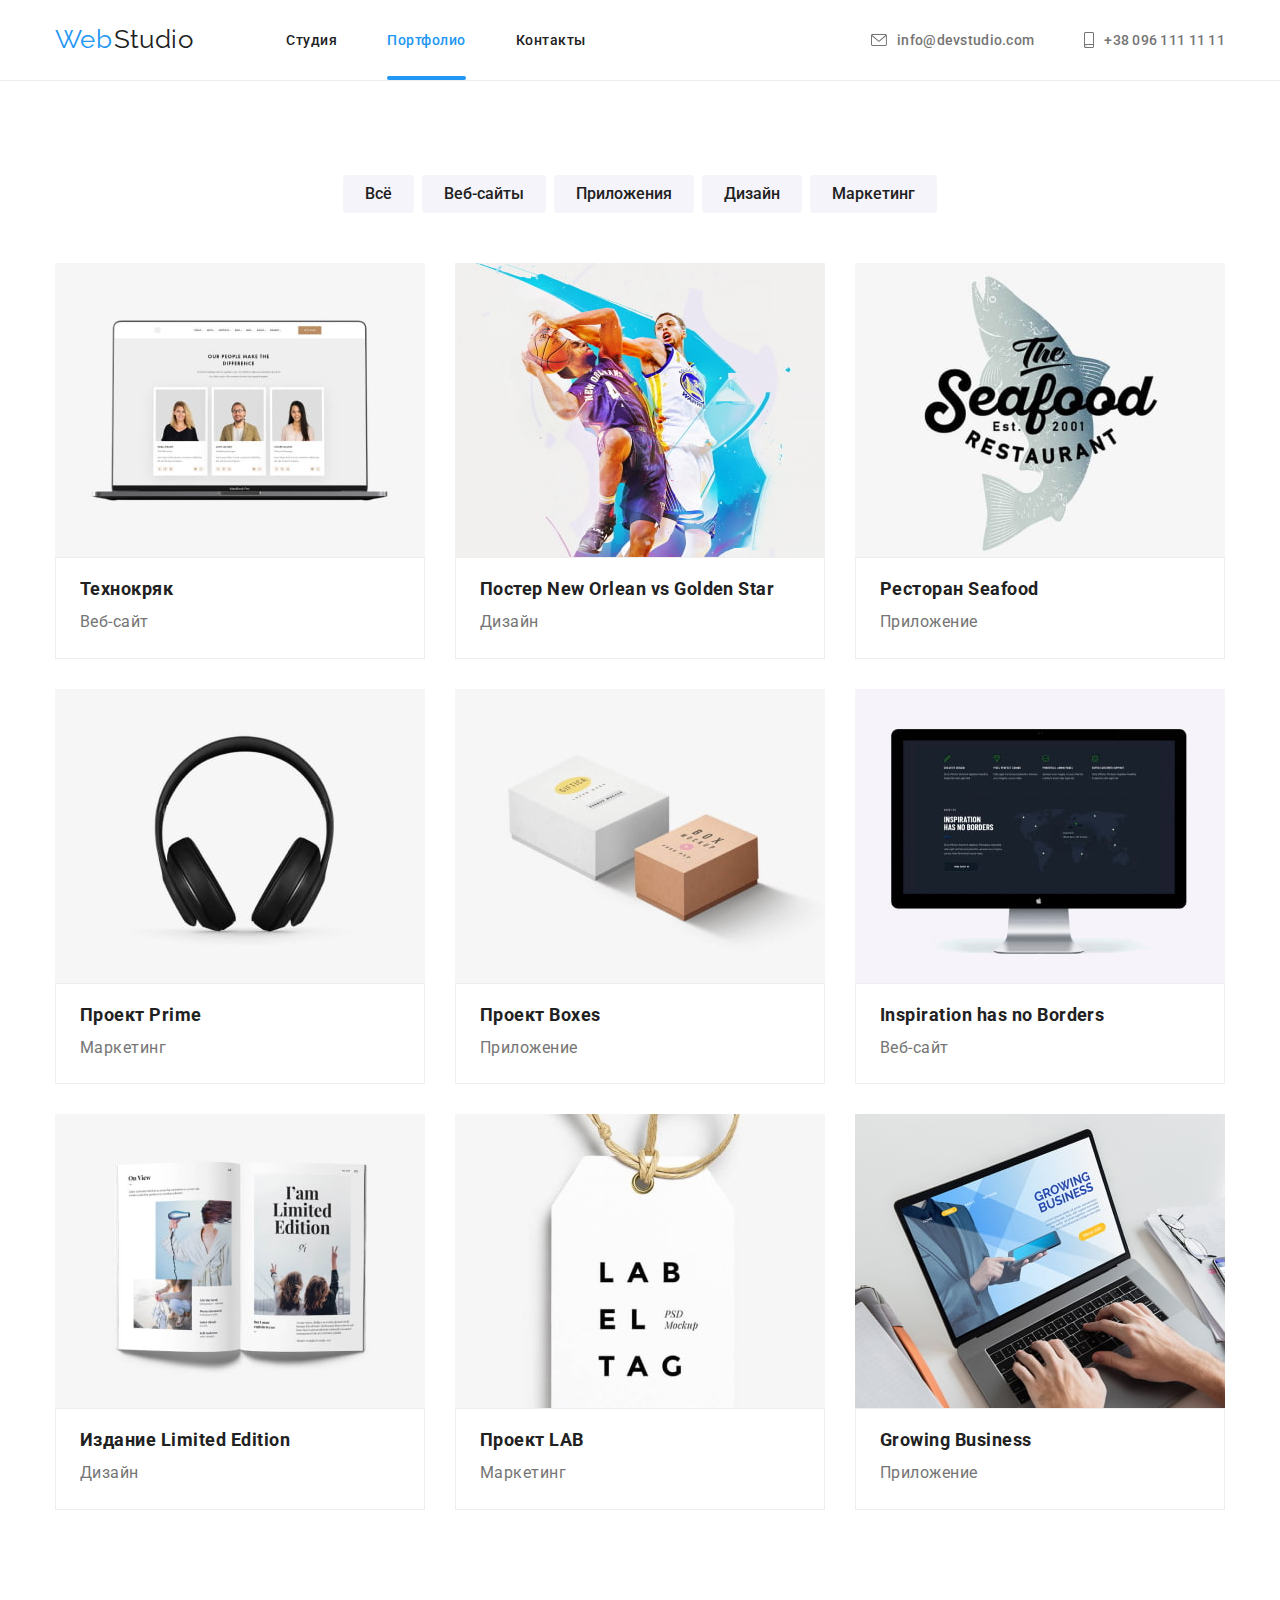
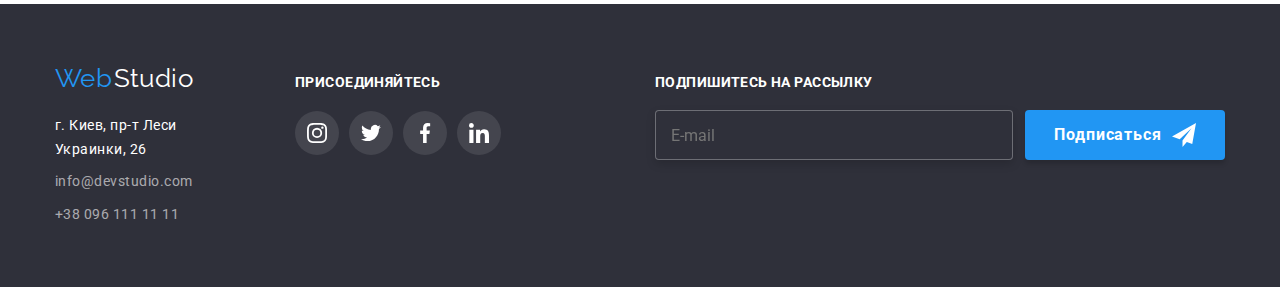
==== portfolio.html @ 4e2209fc "initial" ====
<!DOCTYPE html>
<html lang="ru">
  <head>
    <meta charset="UTF-8" />
    <meta http-equiv="X-UA-Compatible" content="IE=edge" />
    <meta name="viewport" content="width=device-width, initial-scale=1.0" />
    <title>WebStudio</title>
    <link rel="preconnect" href="https://fonts.gstatic.com" />
    <link
      href="https://fonts.googleapis.com/css2?family=Raleway:wght@700&family=Roboto:wght@400;500;700;900&display=swap"
      rel="stylesheet"
    />
    <link
      rel="stylesheet"
      href="https://cdnjs.cloudflare.com/ajax/libs/modern-normalize/1.0.0/modern-normalize.min.css"
    />
    <link rel="stylesheet" href="./css/styles.css" />
  </head>
  <body>
    <header class="page-header line">
      <div class="container">
        <!-- navigation -->
        <nav class="main-nav">
          <a href="index.html" class="main-logo">
            <span class="logo-item">
              Web
            </span>
            Studio
          </a>
          <ul class="nav-list">
            <li class="list-item">
              <a class="nav-link" href="./index.html">Студия</a>
            </li>
            <li class="list-item">
              <a class="nav-link active" href="./portfolio.html">Портфолио</a>
            </li>
            <li class="list-item">
              <a class="nav-link">Контакты</a>
            </li>
          </ul>
        </nav>
        <ul class="contacts-list">
          <li class="item">
            <a class="contact-link" href="mailto:info@devstudio.com">
              <svg class="mail-icon">
                <use href="./images/sprite.svg#envelope"></use>
              </svg>
              info@devstudio.com
            </a>
          </li>
          <li class="item">
            <a class="contact-link" href="tel:+380961111111">
              <svg class="tel-icon">
                <use href="./images/sprite.svg#smartphone"></use>
              </svg>
              +38 096 111 11 11
            </a>
          </li>
        </ul>
      </div>
    </header>
    <main>
      <!-- main content -->
      <section class="products">
        <div class="container">
          <!-- <h1 class="title-hide">Портфолио</h1>
          <h2 class="title-hide">Фильтры поиска</h2> -->
          <!-- filter buttons -->
          <ul class="filters">
            <li class="item">
              <button type="button" class="filter-button">Всё</button>
            </li>
            <li class="item">
              <button type="button" class="filter-button">Веб-сайты</button>
            </li>
            <li class="item">
              <button type="button" class="filter-button">Приложения</button>
            </li>
            <li class="item">
              <button type="button" class="filter-button">Дизайн</button>
            </li>
            <li class="item">
              <button type="button" class="filter-button">Маркетинг</button>
            </li>
          </ul>
          <!-- products list -->
          <!-- <h2 class="title-hide">Примеры работ</h2> -->
          <ul class="product-list">
            <li class="product-item">
            <article class="product-article">
              <a class="product-link" href="">
                <div class="product-thumb">
                  <img
                  class="card-image"
                  src="./images-portfolio/img01.jpg"
                  alt="Технокряк"
                  width="370"
                  />
                  <div class="product-overlay">
                    <p class="overlay-text">
                      Технокряк это современная площадка распространения коронавируса. 
                      Компании используют эту платформу для цифрового шпионажа и атак
                      на защищённые сервера конкурентов.
                    </p>
                  </div>
                </div>
                </a>
                <div class="product-card">
                  <h3 class="product-title">Технокряк</h3>
                  <p class="product-category">Веб-сайт</p>
                </div>
            </article>
            </li>
            <li class="product-item">
              <article class="product-article">
                <div class="product-thumb">
                  <img
                  class="card-image"
                  src="./images-portfolio/img02.jpg"
                  alt="Технокряк"
                  width="370"
                  />
                  <div class="product-overlay">
                    <p class="overlay-text">
                      Технокряк это современная площадка распространения коронавируса. 
                      Компании используют эту платформу для цифрового шпионажа и атак
                      на защищённые сервера конкурентов.
                    </p>
                  </div>
                </div>
                </a>
                <div class="product-card">
                  <h3 class="product-title">Постер New Orlean vs Golden Star</h3>
                  <p class="product-category">Дизайн</p>
                </div>
              </li>
              </article>
            <li class="product-item">
              <article class="product-article">
                <div class="product-thumb">
                  <img
                  class="card-image"
                  src="./images-portfolio/img03.jpg"
                  alt="Технокряк"
                  width="370"
                  />
                  <div class="product-overlay">
                    <p class="overlay-text">
                      Технокряк это современная площадка распространения коронавируса. 
                      Компании используют эту платформу для цифрового шпионажа и атак
                      на защищённые сервера конкурентов.
                    </p>
                  </div>
                </div>
                </a>
                <div class="product-card">
                  <h3 class="product-title">Ресторан Seafood</h3>
                  <p class="product-category">Приложение</p>
                </div>
              </article>
            </li>
            <li class="product-item">
            <article class="product-article">
              <div class="product-thumb">
                <img
                class="card-image"
                src="./images-portfolio/img04.jpg"
                alt="Технокряк"
                width="370"
                />
                <div class="product-overlay">
                  <p class="overlay-text">
                    Технокряк это современная площадка распространения коронавируса. 
                    Компании используют эту платформу для цифрового шпионажа и атак
                    на защищённые сервера конкурентов.
                  </p>
                </div>
              </div>
              </a>
              <div class="product-card">
                <h3 class="product-title">Проект Prime</h3>
                <p class="product-category">Маркетинг</p>
              </div>
            </article>
            </li>
            <li class="product-item">
              <article class="product-article">
                <div class="product-thumb">
                  <img
                  class="card-image"
                  src="./images-portfolio/img05.jpg"
                  alt="Технокряк"
                  width="370"
                  />
                  <div class="product-overlay">
                    <p class="overlay-text">
                      Технокряк это современная площадка распространения коронавируса. 
                      Компании используют эту платформу для цифрового шпионажа и атак
                      на защищённые сервера конкурентов.
                    </p>
                  </div>
                </div>
                </a>
                <div class="product-card">
                  <h3 class="product-title">Проект Boxes</h3>
                  <p class="product-category">Приложение</p>
                </div>
              </article>
            </li>
            <li class="product-item">
              <article class="product-article">
                <div class="product-thumb">
                  <img
                  class="card-image"
                  src="./images-portfolio/img06.jpg"
                  alt="Технокряк"
                  width="370"
                  />
                  <div class="product-overlay">
                    <p class="overlay-text">
                      Технокряк это современная площадка распространения коронавируса. 
                      Компании используют эту платформу для цифрового шпионажа и атак
                      на защищённые сервера конкурентов.
                    </p>
                  </div>
                </div>
                </a>
                <div class="product-card">
                  <h3 class="product-title">Inspiration has no Borders</h3>
                  <p class="product-category">Веб-сайт</p>
                </div>
              </article>
            </li>
            <li class="product-item">
            <article class="product-article">
              <div class="product-thumb">
                <img
                class="card-image"
                src="./images-portfolio/img07.jpg"
                alt="Технокряк"
                width="370"
                />
                <div class="product-overlay">
                  <p class="overlay-text">
                    Технокряк это современная площадка распространения коронавируса. 
                    Компании используют эту платформу для цифрового шпионажа и атак
                    на защищённые сервера конкурентов.
                  </p>
                </div>
              </div>
              </a>
              <div class="product-card">
                <h3 class="product-title">Издание Limited Edition</h3>
                <p class="product-category">Дизайн</p>
              </div>
            </article>
            </li>
            <li class="product-item">
            <article class="product-article">
              <div class="product-thumb">
                <img
                class="card-image"
                src="./images-portfolio/img08.jpg"
                alt="Технокряк"
                width="370"
                />
                <div class="product-overlay">
                  <p class="overlay-text">
                    Технокряк это современная площадка распространения коронавируса. 
                    Компании используют эту платформу для цифрового шпионажа и атак
                    на защищённые сервера конкурентов.
                  </p>
                </div>
              </div>
              </a>
              <div class="product-card">
                <h3 class="product-title">Проект LAB</h3>
                <p class="product-category">Маркетинг</p>
              </div>
            </article>
            </li>
            <li class="product-item">
              <article class="product-article">
                <div class="product-thumb">
                  <img
                  class="card-image"
                  src="./images-portfolio/img09.jpg"
                  alt="Технокряк"
                  width="370"
                  />
                  <div class="product-overlay">
                    <p class="overlay-text">
                      Технокряк это современная площадка распространения коронавируса. 
                      Компании используют эту платформу для цифрового шпионажа и атак
                      на защищённые сервера конкурентов.
                    </p>
                  </div>
                </div>
                </a>
                <div class="product-card">
                  <h3 class="product-title">Growing Business</h3>
                  <p class="product-category">Приложение</p>
                </div>
              </article>
            </li>
          </ul>
        </div>
      </section>
    </main>
    <footer class="footer">
      <div class="footer-container">
        <div class="logo-adress">
          <a href="index.html" class="main-logo">
            <p class="logo-stylization">
              <span class="logo-item">
                Web
              </span>
              Studio
            </p>
          </a>
          <address>
            <div>
              <ul class="address-list">
                <li class="item">
                  <a href="">г. Киев, пр-т Леси Украинки, 26</a>
                </li>
                <li class="item">
                  <a class="address-item" href="mailto:info@devstudio.com">
                    info@devstudio.com
                  </a>
                </li>
                <li class="item">
                  <a class="address-item" href="tel:+380961111111">
                    +38 096 111 11 11
                  </a>
                </li>
              </ul>
            </div>
        </div>
          <div class="social-container">
            <p class="social-title">Присоединяйтесь</p>
            <ul class="social-list">
              <li class="social-item">
                <a href="" class="social-link">
                  <svg class="social-icon">
                    <use href="./images/sprite.svg#instagram"></use>
                  </svg>
                </a>
              </li>
              <li class="social-item">
                <a href="" class="social-link">
                  <svg class="social-icon">
                    <use href="./images/sprite.svg#twitter"></use>
                  </svg>
                </a>
              </li>
              <li class="social-item">
                <a href="" class="social-link">
                  <svg class="social-icon">
                    <use href="./images/sprite.svg#facebook"></use>
                  </svg>
                </a>
              </li>
              <li class="social-item">
                <a href="" class="social-link">
                  <svg class="social-icon">
                    <use href="./images/sprite.svg#linkedin"></use>
                  </svg>
                </a>
              </li>
            </ul>
          </div>
        </address>
        <div class="subscribe-container">
          <p class="subscribe-text">Подпишитесь на рассылку</p>
          <form class="subscribe-form" name="subscribe-form" autocomplete="on">
            <label class="subscribe-label">
              <input class="subscribe-input" type="email" name="email" placeholder="E-mail">
            </label>
            <button class="subscribe-button" type="submit">
            <span 
            class="subscribe-button_text">Подписаться
            </span>
            <svg class="subscribe-button_icon" width="24px" height="24px">
              <use href="./images/sprite.svg#subscribe-icon"></use>
            </svg>
            </button>
          </form>
        </div>
      </div>
    </footer>
  </body>
</html>
---- css/styles.css ----
/*
текст заголовков - Roboto 700
текст ссылок - Roboto 500
обычный текст - Roboto 400
*/

/* title styles */

/* .title-one {
  font-weight: 700;
  font-size: 16px;
  color: var(--font-color);
  line-height: 1.17;
} */

/* variables */

:root {
  /* colors */
  --accent-color: #2196f3;
  --white-color: #ffffff;
  --font-color: #212121;
  --alt-font-color: #757575;
  --background-color: #2f303a;
  --secondary-bg-color: #f5f4fa;
  /* fonts */
  --main-font: 'Roboto', sans-serif;
  --accent-font: 'Raleway', sans-serif;
  /*timing-function*/
  --timing-function: cubic-bezier(0.4, 0, 0.2, 1);
}

/* universal */

html {
  box-sizing: border-box;
}

*,
*::before,
*::after {
  box-sizing: inherit;
}

body {
  font-family: var(--main-font);
  color: var(--alt-font-color);
  letter-spacing: 0.03em;
}

h1,
h2,
h3,
h4,
h5,
h6,
ul,
p {
  margin-top: 0px;
  margin-bottom: 0px;
}

ul {
  list-style: none;
  padding-left: 0;
  padding-right: 0;
}

a {
  color: inherit;
  text-decoration: none;
}

.container {
  width: 1200px;
  padding-left: 15px;
  padding-right: 15px;
  margin: 0 auto;
}

/* header */

.page-header {
  background: var(--white-color);
  /* border-bottom: 1px solid #ececec; */
}

.page-header .container {
  display: flex;
}

.line {
  border-bottom: 1px solid #ececec;
}

.header .container {
  width: 1200px;
}

.main-logo {
  font-family: var(--accent-font);
  font-size: 26px;
  /* font-weight: 700px; */
  color: var(--font-color);
  word-spacing: -0.4ch;
}

.logo-item {
  color: var(--accent-color);
}

/* navigation */

.main-nav {
  display: flex;
  align-items: center;
  min-height: 80px;
}

.nav-list {
  display: flex;
  margin-left: 93px;
}

.list-item {
  color: var(--font-color);
  font-weight: 500;
  font-size: 14px;
  line-height: 1.17;
}
.nav-list .list-item {
}

.list {
  margin: 0px;
  padding: 0px;
}

.nav-link {
  padding-top: 32px;
  padding-bottom: 32px;
  cursor: pointer;

  transition: color 250ms var(--timing-function);
}

.nav-list .list-item + .list-item {
  margin-left: 50px;
}

.contacts-list {
  display: flex;
  margin-left: auto;
}

.contacts-list .item + .item {
  margin-left: 50px;
}

.nav-list .nav-link:hover,
.nav-list .nav-link:focus {
  color: var(--accent-color);
}

.contacts-list {
  display: flex;
  justify-content: center;
  align-items: center;

  font-weight: 500;
  font-size: 14px;
  line-height: 1.17;
  letter-spacing: 0.02em;
}

.contacts-list a:hover,
.contacts-list a:focus {
  color: var(--accent-color);
}

.contact-link {
  display: flex;
  align-items: center;
  padding-top: 32px;
  padding-bottom: 32px;

  transition: color 250ms var(--timing-function);
}

.active {
  position: relative;

  color: var(--accent-color);
}

.active::after {
  position: absolute;
  bottom: 0;
  left: 0;

  content: '';
  display: inline-block;
  width: 100%;
  height: 4px;
  border-radius: 2px;
  background-color: var(--accent-color);
}

.mail-icon {
  display: inline-flex;
  width: 16px;
  height: 12px;
  margin-right: 10px;

  fill: currentColor;
}

.tel-icon {
  display: inline-flex;
  width: 10px;
  height: 16px;
  margin-right: 10px;

  fill: currentColor;
}

.mail-button:hover,
.mail-button:focus,
.tel-button:hover,
.tel-button:focus {
  fill: var(--accent-color);
}

/* hero section */

.hero {
  padding-top: 200px;
  padding-bottom: 200px;
  max-width: 1600px;
  min-height: 600px;
  margin-left: auto;
  margin-right: auto;

  text-align: center;
  background-color: var(--background-color);
  background-image: linear-gradient(
      to right,
      rgba(47, 48, 58, 0.4),
      rgba(47, 48, 58, 0.4)
    ),
    url(../images/main-bg-image.jpg);
  background-repeat: no-repeat;
  background-position: center;
  background-size: cover;
}

.hero-container {
}

.hero-title {
  margin-top: 0px;
  margin-bottom: 30px;

  color: var(--white-color);
  font-weight: 900;
  font-size: 44px;
  line-height: 1.36;
  letter-spacing: 0.06em;
  text-transform: uppercase;
}

.buy-button {
  /* display: flex;
  align-items: center; */
  padding: 10px 32px;
  min-width: 200px;
  height: 50px;
  border-radius: 4px;
  border: none;

  background: var(--accent-color);
  color: var(--white-color);

  font-weight: 700;
  font-size: 16px;
  line-height: 1.17;
  text-align: center;
  letter-spacing: 0.06em;

  cursor: pointer;
  font-family: inherit;
}

/* features */

.feature-section {
  padding-top: 94px;
  padding-bottom: 94px;
}

.feature-title {
  margin-bottom: 10px;

  font-weight: 700;
  font-size: 14px;
  color: var(--font-color);
  line-height: 1.14;
  text-transform: uppercase;
}

.feature-description {
  font-size: 14px;
  line-height: 1.7;
}

.feature-list {
  display: flex;
  flex-wrap: wrap;
  justify-content: center;
  margin: 0px;

  font-size: 14px;
  line-height: 1.7;
  letter-spacing: 0.03em;
}

.feature-list .item {
  width: 270px;
  margin-right: 30px;
}

.feature-list .item:last-child {
  margin-right: 0px;
}

.icon-box {
  display: flex;
  align-items: center;
  justify-content: center;
  width: 270px;
  height: 120px;
  margin-bottom: 30px;
  background-color: var(--secondary-bg-color);
}

/* SVG BEFORE */

/* .feature-list .item::before {
  margin-bottom: 30px;
  display: block;
  content: '';
  height: 120px;
  background-size: auto;
  background-repeat: no-repeat;
  background-position: center;
  background-color: var(--secondary-bg-color);
}

.feature-list .item:nth-child(1)::before {
  background-image: url(../images/antenna.svg);
}

.feature-list .item:nth-child(2)::before {
  background-image: url(../images/clock.svg);
}

.feature-list .item:nth-child(3)::before {
  background-image: url(../images/diagram.svg);
}

.feature-list .item:nth-child(4)::before {
  background-image: url(../images/astronaut.svg);
} */

/* about */

.about-title {
  margin-bottom: 50px;

  font-weight: 700;
  font-size: 36px;
  line-height: 1.17;
  letter-spacing: 0.03em;
  text-align: center;
  color: var(--font-color);
}

.about-list {
  display: flex;
  justify-content: center;
  padding-bottom: 94px;
}

.about-list .item + .item {
  margin-left: 30px;
}

.text-container {
  position: absolute;
  bottom: 0;
  left: 0;
  padding-top: 27px;
  padding-bottom: 27px;
  width: 100%;
  background-image: linear-gradient(
    to right,
    rgba(47, 48, 58, 0.8),
    rgba(47, 48, 58, 0.8)
  );
}

.text-absolute {
  color: var(--white-color);
  font-weight: 700;
  font-size: 14px;
  line-height: 1.14;
  text-align: center;
  letter-spacing: 0.03em;
  text-transform: uppercase;
}

.thumb {
  position: relative;
  height: 294px;
}

/* team */

.team {
  /* width: 1600; */
  padding-top: 94px;

  background-color: var(--secondary-bg-color);
}

.decorated {
  box-shadow: 0px 1px 3px rgba(0, 0, 0, 0.12), 0px 1px 1px rgba(0, 0, 0, 0.14),
    0px 2px 1px rgba(0, 0, 0, 0.2);
  border-radius: 0px 0px 4px 4px;
}

.team-card {
  padding-top: 30px;
  padding-bottom: 30px;
  border-radius: 0px 0px 4px 4px;

  background: #ffffff;
}

.title-name {
  margin-bottom: 10px;

  color: var(--font-color);
  font-weight: 500;
  font-size: 16px;
  line-height: 1.19;
  letter-spacing: 0.03em;
}

.profession {
  margin-bottom: 16px;

  font-size: 16px;
  line-height: 1.19;
  letter-spacing: 0.03em;
}

.title-hide {
  color: rgba(255, 255, 255, 0);
}

.centered {
  text-align: center;
}

.team-social {
  padding-right: 32px;
  padding-left: 32px;
  padding-bottom: 30px;
  background-color: var(--white-color);
}
.icon-list {
  display: flex;
  justify-content: center;
}

.team-item + .team-item {
  margin-left: 10px;
}

.team-link {
  display: inline-flex;
  justify-content: center;
  align-items: center;
  width: 44px;
  height: 44px;
  padding: 12px 12px;

  border-radius: 50%;
  fill: #afb1b8;

  transition: fill 250ms var(--timing-function),
    background-color 250ms var(--timing-function);
}

.team-link:hover,
.team-link:focus {
  fill: var(--white-color);
  background-color: var(--accent-color);
}

.team-icon {
  width: 20px;
  height: 20px;
}

/* clients section */

.clients-section {
  padding-top: 94px;
  padding-bottom: 94px;
}

.client-list {
  display: flex;
}

.client-list .list-item {
  display: flex;
  width: 170px;
  height: 92px;
}

.client-list .list-item:not(:last-child) {
  margin-right: 30px;
}

.client-link {
  display: flex;
  justify-content: center;
  align-items: center;
  width: 100%;
  height: 100%;
  border: 1px solid;
  border-radius: 4px;

  border-color: #afb1b8;

  transition-property: border-color;
  transition-duration: 250ms;
  transition-timing-function: var(--timing-function);
}

.client-link:hover,
.client-link:hover svg,
.client-link:focus,
.client-link:focus svg {
  border-color: var(--accent-color);
  fill: var(--accent-color);
}

.client-logo {
  width: 106px;
  height: 60px;
  fill: #afb1b8;

  transition-property: fill;
  transition-duration: 250ms;
  transition-timing-function: var(--timing-function);
}

.client-logo:hover {
  fill: inherit;
}

/* footer */

.footer-container {
  width: 1200px;
  padding-left: 15px;
  padding-right: 15px;
  margin: 0 auto;
  display: flex;
  align-items: baseline;
}

.footer {
  padding-top: 60px;
  padding-bottom: 60px;

  background: var(--background-color);
}

.footer a p {
  color: var(--white-color);
}

.footer .main-logo {
  display: block;
  margin-bottom: 20px;
}

/* address */

address {
  display: flex;
}
.address-list {
  font-style: normal;
  font-size: 14px;
  line-height: 1.71;
  color: var(--white-color);
}

.address-list .item + .item {
  margin-top: 9px;
}

.address-list .address-item {
  color: rgba(255, 255, 255, 0.6);
}

/* Social media */

.social-title {
  margin-bottom: 20px;

  font-weight: 700;
  font-size: 14px;
  line-height: 1.14;
  letter-spacing: 0.03em;
  text-transform: uppercase;
  font-style: normal;
  color: var(--white-color);
}

.social-container {
  margin-left: 70px;
}

.social-list {
  display: flex;
}

.social-item + .social-item {
  margin-left: 10px;
}

.social-item {
  transition: background-color 250ms var(--timing-function);
  border-radius: 50%;
}

.social-link {
  width: 44px;
  height: 44px;
  padding: 12px 12px;
  display: inline-flex;
  fill: var(--white-color);
  border-radius: 50%;
  background-color: rgba(255, 255, 255, 0.1);

  transition: background-color 250ms var(--timing-function);
}

.socail-link:hover,
.social-link:focus {
  fill: var(--white-color);
  background-color: var(--accent-color);
}

.social-item:hover,
.social-item:focus {
  background-color: var(--accent-color);
  border-radius: 50%;
}

.social-icon {
  width: 20px;
  height: 20px;
}

/* Footer subscribe option */

.subscribe-container {
  margin-left: 154px;
}

.subscribe-text {
  margin-bottom: 20px;

  font-weight: 700;
  font-size: 14px;
  line-height: 1.17;
  letter-spacing: 0.03em;
  text-transform: uppercase;

  color: var(--white-color);
}

.subscribe-form {
  display: flex;
}

.subscribe-input {
  margin-right: 12px;
  padding: 16px 15px 16px 15px;
  width: 358px;
  height: 50px;

  border: 1px solid rgba(255, 255, 255, 0.3);
  box-sizing: border-box;
  filter: drop-shadow(0px 4px 4px rgba(0, 0, 0, 0.15));
  border-radius: 4px;
  background-color: var(--background-color);
  color: var(--white-color);
}

.subscribe-button {
  display: flex;
  justify-content: center;
  align-items: center;
  width: 200px;
  height: 50px;

  background: #2196f3;
  box-shadow: 0px 4px 4px rgba(0, 0, 0, 0.15);
  border-radius: 4px;
  border: none;
}

.subscribe-button_text {
  display: flex;
  align-items: center;
  text-align: center;
  letter-spacing: 0.06em;

  font-weight: 700;
  font-size: 16px;
  /* line-height: 1.87px; */

  color: var(--white-color);
}

.subscribe-button_icon {
  margin-left: 10px;
}

/* PORTFOLIO */

/* filter buttons */

.filters {
  display: flex;
  justify-content: center;
  margin-bottom: 50px;
}

.filters .item + .item {
  margin-left: 8px;
}

.filter-button {
  background: #f5f4fa;
  color: var(--font-color);
  height: 38px;
  border: transparent;
  border-radius: 4px;
  padding: 6px 22px;

  font-weight: 500;
  font-size: 16px;
  line-height: 1.17;
  text-align: center;

  cursor: pointer;
  font-family: inherit;

  transition: color 250ms var(--timing-function),
    backround 250ms var(--timing-function),
    box-shadow 250ms var(--timing-function);
}

.filter-button:hover,
.filter-button:focus {
  color: var(--white-color);
  background: var(--accent-color);
  box-shadow: 0px 3px 1px rgba(0, 0, 0, 0.1), 0px 1px 2px rgba(0, 0, 0, 0.08),
    0px 2px 2px rgba(0, 0, 0, 0.12);
}

/* products list */

.product-list {
  display: flex;
  /* justify-content: center; */
  flex-wrap: wrap;
}

.product-article {
  cursor: pointer;
}

.product-item {
  width: calc((100% - 60px) / 3);
}

.product-item:not(:nth-last-child(-n + 3)) {
  margin-bottom: 30px;
}

.product-item:not(:nth-last-child(3n)) {
  margin-left: 30px;
}

.product-item:hover {
  box-shadow: 0px 1px 1px rgba(0, 0, 0, 0.12), 0px 4px 4px rgba(0, 0, 0, 0.06),
    1px 4px 6px rgba(0, 0, 0, 0.16);
}

.product-item:hover .product-overlay,
.product-item:focus .product-overlay {
  opacity: 1;
  transform: translateY(0%);
}

.product-thumb {
  position: relative;
  overflow: hidden;
}

.product-overlay {
  position: absolute;
  top: 0;
  left: 0;
  display: inline-block;
  width: 100%;
  height: 100%;
  background-color: rgba(33, 150, 243, 0.9);

  transform: translateY(100%);
  opacity: 0;
  transition: transform 250ms var(--timing-function),
    opacity 250ms var(--timing-function);
}

.overlay-text {
  position: absolute;
  top: 50%;
  left: 50%;
  transform: translate(-50%, -50%);
  width: 322px;

  font-size: 18px;
  line-height: 1.56;
  letter-spacing: 0.03em;
  color: var(--white-color);
}

.product-card {
  padding: 20px 24px;

  background: #ffffff;
  border: 1px solid #eeeeee;
}

.card-image {
  display: block;
}

.product-title {
  margin-bottom: 8px;

  font-weight: 700;
  font-size: 18px;
  color: var(--font-color);
  line-height: 1.17;
}

.product-category {
  font-size: 16px;
  line-height: 1.9;
  letter-spacing: 0.03em;
}

.products {
  padding-bottom: 94px;
  padding-top: 94px;
  padding-right: 15px;
  padding-left: 15px;
}

/* backdrop */

.backdrop {
  position: fixed;
  top: 0;
  left: 0;
  width: 100%;
  height: 100%;

  background-color: rgba(0, 0, 0, 0.2);

  opacity: 1;
  transition: opacity 250ms cubic-bezier(0.4, 0, 0.2, 1);
}

.is-hidden {
  opacity: 0;
  pointer-events: none;
}

.backdrop .is-hidden .modal {
  transform: translate(-50%, -50%) scale(1.1);
}

/* Modal window */

.modal {
  position: absolute;
  top: 50%;
  left: 50%;
  min-width: 528px;
  min-height: 581px;

  background-color: var(--white-color);
  border-radius: 4px;
  box-shadow: 0px 1px 3px rgba(0, 0, 0, 0.12), 0px 1px 1px rgba(0, 0, 0, 0.14),
    0px 2px 1px rgba(0, 0, 0, 0.2);

  transform: translate(-50%, -50%) scale(1);
  transition: transform 250ms var(--timing-function);
}

.modal-container {
  padding: 40px;
}

.modal-text {
  display: block;
  margin-bottom: 30px;

  color: var(--font-color);
  font-weight: 700;
  font-size: 20px;
  line-height: 1.15px;
  text-align: center;
  letter-spacing: 0.03em;
}

.modal-label__name,
.modal-label__tel,
.modal-label__email {
  position: relative;
  display: block;
}

.modal-label__text {
  margin-bottom: 4px;

  color: var(--alt-font-color);
  font-size: 12px;
}

/* Modal icons */

.modal-icon__person,
.modal-icon__phone,
.modal-icon__email {
  position: absolute;
  top: 30px;
  left: 15px;
  display: inline-block;
  cursor: pointer;
  width: 25px;
}

/* Modal inputs */

.modal-input {
  display: block;
  width: 100%;
  height: 40px;
  margin-bottom: 10px;
  padding-left: 42px;

  border: 1px solid rgba(33, 33, 33, 0.2);
  box-sizing: border-box;
  border-radius: 4px;
}

.modal-input:focus + .modal-icon__person,
.modal-input:focus + .modal-icon__phone,
.modal-input:focus + .modal-icon__email {
  fill: var(--accent-color);
  transition: fill 250ms var(--timing-function);
}

.modal-input:focus {
  outline: none;
  border: 1px solid var(--accent-color);
}

.comment-text {
  display: block;
  margin-bottom: 4px;

  font-size: 12px;
  letter-spacing: 0.01em;
  color: var(--alt-font-color);
}

.comment-section {
  display: block;
  width: 100%;
  height: 120px;
  padding: 12px 16px;
  margin-bottom: 25px;

  border: 1px solid rgba(33, 33, 33, 0.2);
  box-sizing: border-box;
  border-radius: 4px;
  resize: none;
}

.comment-section:focus {
  outline: none;
  border: 1px solid var(--accent-color);
}

.comment-section::placeholder {
  color: rgba(117, 117, 117, 0.5);
}

.agreement-label {
  position: relative;
  display: flex;
  align-items: center;
  margin-bottom: 30px;

  font-size: 14px;
}

/* Checkbox */

.agreement-checkbox {
  -webkit-appearance: none;
  -moz-appearance: none;
  appearance: none;

  position: absolute;
}

.agreement-checkbox:checked + .checkbox-icon {
  background-color: var(--accent-color);
  background-image: url(../images/checked-icon.svg);
  background-size: contain;
  background-origin: border-box;
  border-color: var(--accent-color);
}

.checkbox-icon {
  display: inline-block;
  width: 16px;
  height: 15px;
  margin-right: 7px;

  background-color: var(--white-color);
  border: 2px solid #2a2a2a;
  border-radius: 2px;
  cursor: pointer;
}

.agreement-checkbox:focus + .checkbox-icon {
  box-shadow: 0 0 0 0.2rem rgba(33, 150, 243, 0.25);
}

.agreement-link {
  color: var(--accent-color);
  text-decoration: underline;
  margin-left: 5px;
}

/* Submit button */

.modal-button {
  display: block;
  min-width: 200px;
  min-height: 50px;
  margin-right: auto;
  margin-left: auto;
  padding: 10px 55px;

  color: var(--white-color);
  background-color: var(--accent-color);
  box-shadow: 0px 4px 4px rgba(0, 0, 0, 0.15);
  border-radius: 4px;
  border: none;
  cursor: pointer;
}

.modal-button__text {
  font-weight: 700;
  line-height: 1.87;
  letter-spacing: 0.06em;
}

/* Modal close-button */

.close-button {
  position: absolute;
  top: 8px;
  right: 8px;
  display: flex;
  justify-content: center;
  align-items: center;
  height: 30px;
  width: 30px;
  padding: 0;
  border: 1px solid rgba(0, 0, 0, 0.1);
  border-radius: 50%;

  background-color: var(--white-color);
  cursor: pointer;

  transition: fill 250ms cubic-bezier(0.4, 0, 0.2, 1);
}

.close-button:hover .close-svg,
.close-button:focus .close-svg {
  fill: var(--accent-color);
}
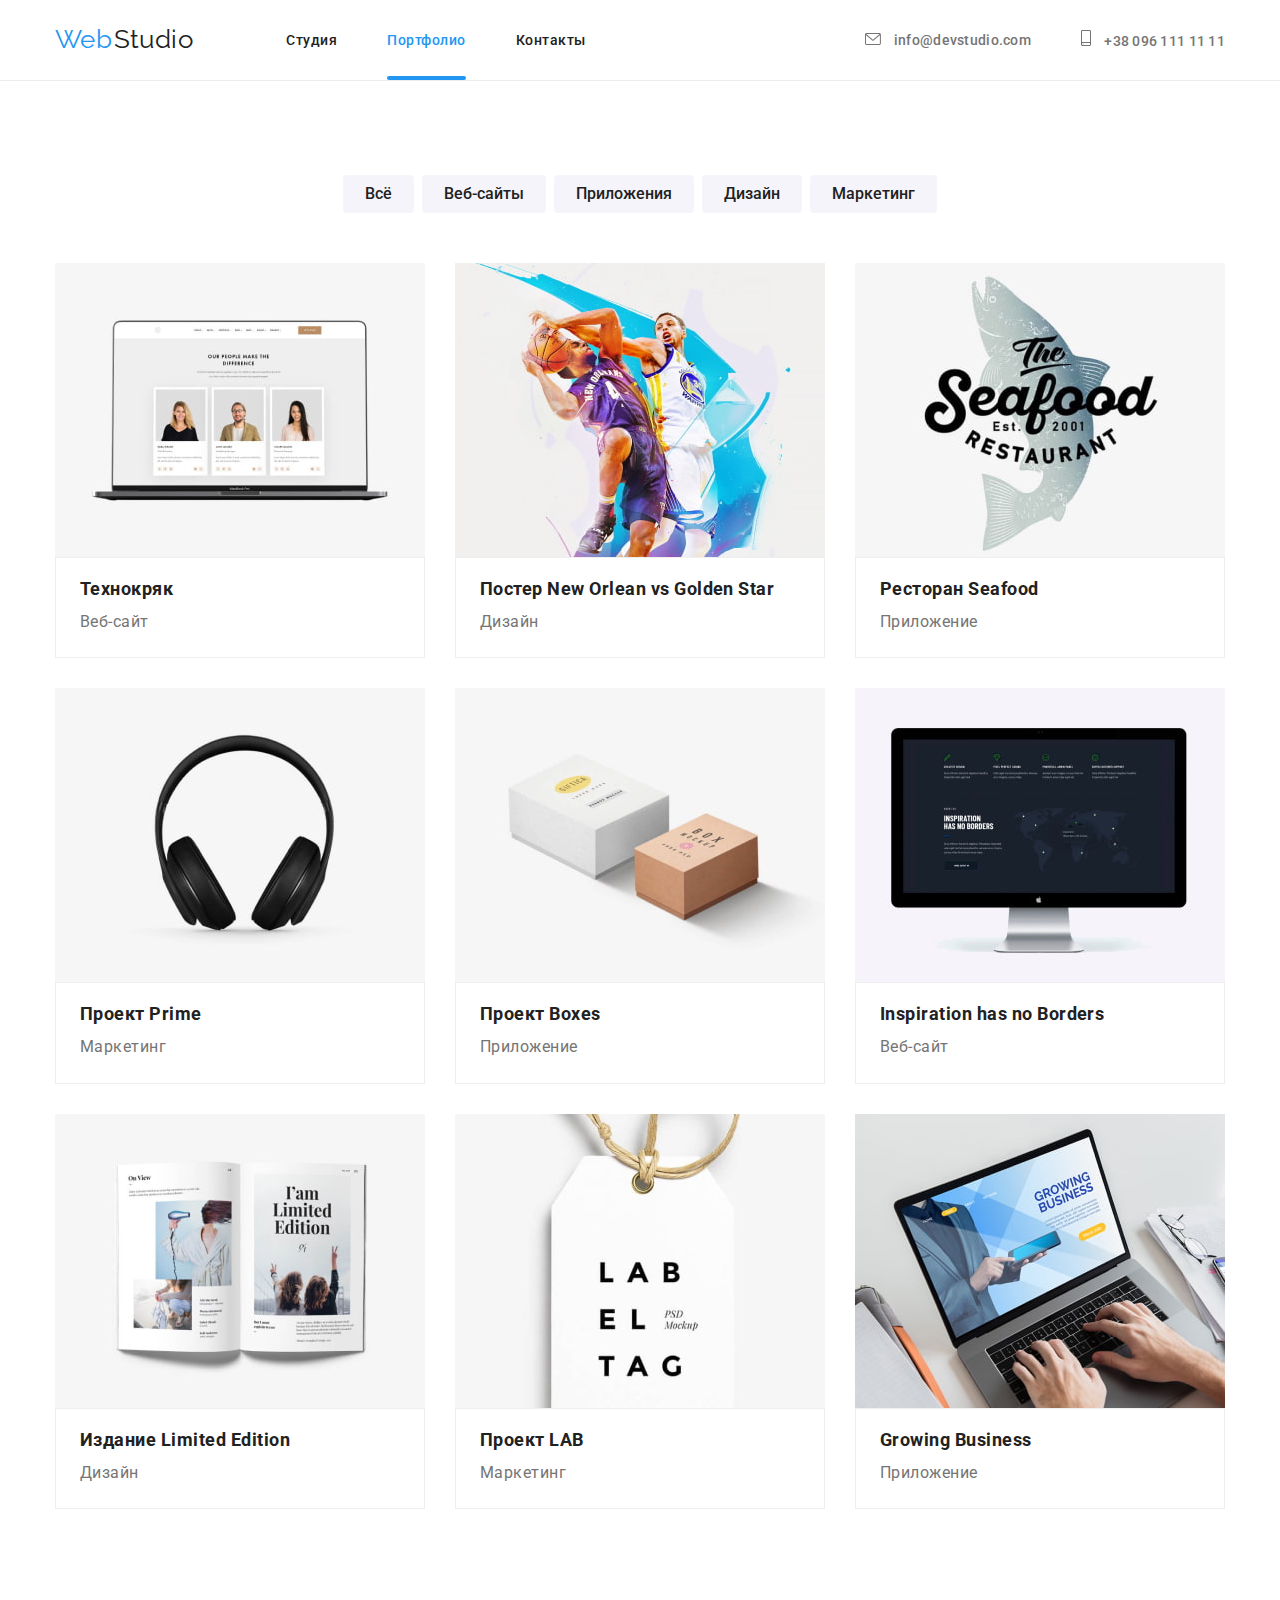
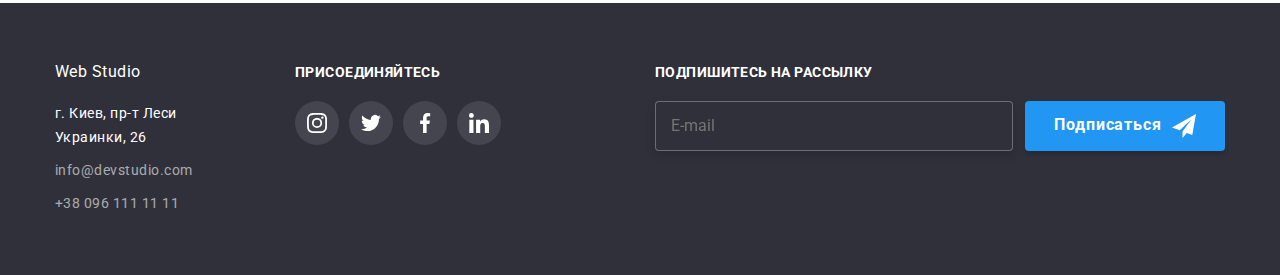
==== commit 9dded50d: "BEM header refactored" ====
--- a/portfolio.html
+++ b/portfolio.html
@@ -16,41 +16,43 @@
     />
     <link rel="stylesheet" href="./css/styles.css" />
   </head>
+  <!-- Project Body -->
   <body>
-    <header class="page-header line">
+    <!-- Header -->
+    <header class="page-header page-header--line">
       <div class="container">
-        <!-- navigation -->
-        <nav class="main-nav">
-          <a href="index.html" class="main-logo">
-            <span class="logo-item">
+        <!-- Navigation -->
+        <nav class="site-nav">
+          <a href="index.html" class="logo">
+            <span class="logo__item">
               Web
             </span>
             Studio
           </a>
-          <ul class="nav-list">
-            <li class="list-item">
-              <a class="nav-link" href="./index.html">Студия</a>
-            </li>
-            <li class="list-item">
-              <a class="nav-link active" href="./portfolio.html">Портфолио</a>
-            </li>
-            <li class="list-item">
-              <a class="nav-link">Контакты</a>
+          <ul class="site-nav__list">
+            <li class="site-nav__item">
+              <a class="site-nav__link" href="./index.html">Студия</a>
+            </li>
+            <li class="site-nav__item">
+              <a class="site-nav__link site-nav__link--active" href="./portfolio.html">Портфолио</a>
+            </li>
+            <li class="site-nav__item">
+              <a class="site-nav__link">Контакты</a>
             </li>
           </ul>
         </nav>
         <ul class="contacts-list">
-          <li class="item">
-            <a class="contact-link" href="mailto:info@devstudio.com">
-              <svg class="mail-icon">
+          <li class="contacts-list__item">
+            <a class="contacts-list__link" href="mailto:info@devstudio.com">
+              <svg class="contacts-list__mail-icon">
                 <use href="./images/sprite.svg#envelope"></use>
               </svg>
               info@devstudio.com
             </a>
           </li>
-          <li class="item">
-            <a class="contact-link" href="tel:+380961111111">
-              <svg class="tel-icon">
+          <li class="contacts-list__item">
+            <a class="contacts-list__link" href="tel:+380961111111">
+              <svg class="contacts-list__tel-icon">
                 <use href="./images/sprite.svg#smartphone"></use>
               </svg>
               +38 096 111 11 11
@@ -59,13 +61,13 @@
         </ul>
       </div>
     </header>
+    <!-- Main content -->
     <main>
-      <!-- main content -->
       <section class="products">
         <div class="container">
           <!-- <h1 class="title-hide">Портфолио</h1>
           <h2 class="title-hide">Фильтры поиска</h2> -->
-          <!-- filter buttons -->
+          <!-- Filter Buttons -->
           <ul class="filters">
             <li class="item">
               <button type="button" class="filter-button">Всё</button>
@@ -83,34 +85,33 @@
               <button type="button" class="filter-button">Маркетинг</button>
             </li>
           </ul>
-          <!-- products list -->
+          <!-- Products List -->
           <!-- <h2 class="title-hide">Примеры работ</h2> -->
           <ul class="product-list">
             <li class="product-item">
-            <article class="product-article">
-              <a class="product-link" href="">
-                <div class="product-thumb">
-                  <img
-                  class="card-image"
-                  src="./images-portfolio/img01.jpg"
-                  alt="Технокряк"
-                  width="370"
-                  />
-                  <div class="product-overlay">
-                    <p class="overlay-text">
-                      Технокряк это современная площадка распространения коронавируса. 
-                      Компании используют эту платформу для цифрового шпионажа и атак
-                      на защищённые сервера конкурентов.
-                    </p>
-                  </div>
-                </div>
-                </a>
-                <div class="product-card">
-                  <h3 class="product-title">Технокряк</h3>
-                  <p class="product-category">Веб-сайт</p>
-                </div>
-            </article>
-            </li>
+              <article class="product-article">
+                  <div class="product-thumb">
+                    <img
+                    class="card-image"
+                    src="./images-portfolio/img01.jpg"
+                    alt="Технокряк"
+                    width="370"
+                    />
+                    <div class="product-overlay">
+                      <p class="overlay-text">
+                        Технокряк это современная площадка распространения коронавируса. 
+                        Компании используют эту платформу для цифрового шпионажа и атак
+                        на защищённые сервера конкурентов.
+                      </p>
+                    </div>
+                  </div>
+                  <div class="product-card">
+                    <h3 class="product-title">Технокряк</h3>
+                    <p class="product-category">Веб-сайт</p>
+                  </div>
+              </article>
+            </li>
+
             <li class="product-item">
               <article class="product-article">
                 <div class="product-thumb">
@@ -128,13 +129,13 @@
                     </p>
                   </div>
                 </div>
-                </a>
                 <div class="product-card">
                   <h3 class="product-title">Постер New Orlean vs Golden Star</h3>
                   <p class="product-category">Дизайн</p>
                 </div>
-              </li>
-              </article>
+              </article>
+            </li>
+
             <li class="product-item">
               <article class="product-article">
                 <div class="product-thumb">
@@ -152,37 +153,37 @@
                     </p>
                   </div>
                 </div>
-                </a>
                 <div class="product-card">
                   <h3 class="product-title">Ресторан Seafood</h3>
                   <p class="product-category">Приложение</p>
                 </div>
               </article>
             </li>
-            <li class="product-item">
-            <article class="product-article">
-              <div class="product-thumb">
-                <img
-                class="card-image"
-                src="./images-portfolio/img04.jpg"
-                alt="Технокряк"
-                width="370"
-                />
-                <div class="product-overlay">
-                  <p class="overlay-text">
-                    Технокряк это современная площадка распространения коронавируса. 
-                    Компании используют эту платформу для цифрового шпионажа и атак
-                    на защищённые сервера конкурентов.
-                  </p>
-                </div>
-              </div>
-              </a>
-              <div class="product-card">
-                <h3 class="product-title">Проект Prime</h3>
-                <p class="product-category">Маркетинг</p>
-              </div>
-            </article>
-            </li>
+
+            <li class="product-item">
+              <article class="product-article">
+                <div class="product-thumb">
+                  <img
+                  class="card-image"
+                  src="./images-portfolio/img04.jpg"
+                  alt="Технокряк"
+                  width="370"
+                  />
+                  <div class="product-overlay">
+                    <p class="overlay-text">
+                      Технокряк это современная площадка распространения коронавируса. 
+                      Компании используют эту платформу для цифрового шпионажа и атак
+                      на защищённые сервера конкурентов.
+                    </p>
+                  </div>
+                </div>
+                <div class="product-card">
+                  <h3 class="product-title">Проект Prime</h3>
+                  <p class="product-category">Маркетинг</p>
+                </div>
+              </article>
+            </li>
+
             <li class="product-item">
               <article class="product-article">
                 <div class="product-thumb">
@@ -200,13 +201,13 @@
                     </p>
                   </div>
                 </div>
-                </a>
                 <div class="product-card">
                   <h3 class="product-title">Проект Boxes</h3>
                   <p class="product-category">Приложение</p>
                 </div>
               </article>
             </li>
+
             <li class="product-item">
               <article class="product-article">
                 <div class="product-thumb">
@@ -224,61 +225,61 @@
                     </p>
                   </div>
                 </div>
-                </a>
                 <div class="product-card">
                   <h3 class="product-title">Inspiration has no Borders</h3>
                   <p class="product-category">Веб-сайт</p>
                 </div>
               </article>
             </li>
-            <li class="product-item">
-            <article class="product-article">
-              <div class="product-thumb">
-                <img
-                class="card-image"
-                src="./images-portfolio/img07.jpg"
-                alt="Технокряк"
-                width="370"
-                />
-                <div class="product-overlay">
-                  <p class="overlay-text">
-                    Технокряк это современная площадка распространения коронавируса. 
-                    Компании используют эту платформу для цифрового шпионажа и атак
-                    на защищённые сервера конкурентов.
-                  </p>
-                </div>
-              </div>
-              </a>
-              <div class="product-card">
-                <h3 class="product-title">Издание Limited Edition</h3>
-                <p class="product-category">Дизайн</p>
-              </div>
-            </article>
-            </li>
-            <li class="product-item">
-            <article class="product-article">
-              <div class="product-thumb">
-                <img
-                class="card-image"
-                src="./images-portfolio/img08.jpg"
-                alt="Технокряк"
-                width="370"
-                />
-                <div class="product-overlay">
-                  <p class="overlay-text">
-                    Технокряк это современная площадка распространения коронавируса. 
-                    Компании используют эту платформу для цифрового шпионажа и атак
-                    на защищённые сервера конкурентов.
-                  </p>
-                </div>
-              </div>
-              </a>
-              <div class="product-card">
-                <h3 class="product-title">Проект LAB</h3>
-                <p class="product-category">Маркетинг</p>
-              </div>
-            </article>
-            </li>
+
+            <li class="product-item">
+              <article class="product-article">
+                <div class="product-thumb">
+                  <img
+                  class="card-image"
+                  src="./images-portfolio/img07.jpg"
+                  alt="Технокряк"
+                  width="370"
+                  />
+                  <div class="product-overlay">
+                    <p class="overlay-text">
+                      Технокряк это современная площадка распространения коронавируса. 
+                      Компании используют эту платформу для цифрового шпионажа и атак
+                      на защищённые сервера конкурентов.
+                    </p>
+                  </div>
+                </div>
+                <div class="product-card">
+                  <h3 class="product-title">Издание Limited Edition</h3>
+                  <p class="product-category">Дизайн</p>
+                </div>
+              </article>
+            </li>
+
+            <li class="product-item">
+              <article class="product-article">
+                <div class="product-thumb">
+                  <img
+                  class="card-image"
+                  src="./images-portfolio/img08.jpg"
+                  alt="Технокряк"
+                  width="370"
+                  />
+                  <div class="product-overlay">
+                    <p class="overlay-text">
+                      Технокряк это современная площадка распространения коронавируса. 
+                      Компании используют эту платформу для цифрового шпионажа и атак
+                      на защищённые сервера конкурентов.
+                    </p>
+                  </div>
+                </div>
+                <div class="product-card">
+                  <h3 class="product-title">Проект LAB</h3>
+                  <p class="product-category">Маркетинг</p>
+                </div>
+              </article>
+            </li>
+
             <li class="product-item">
               <article class="product-article">
                 <div class="product-thumb">
@@ -296,7 +297,6 @@
                     </p>
                   </div>
                 </div>
-                </a>
                 <div class="product-card">
                   <h3 class="product-title">Growing Business</h3>
                   <p class="product-category">Приложение</p>
@@ -307,6 +307,7 @@
         </div>
       </section>
     </main>
+    <!-- Footer -->
     <footer class="footer">
       <div class="footer-container">
         <div class="logo-adress">
@@ -318,6 +319,7 @@
               Studio
             </p>
           </a>
+          <!-- Address -->
           <address>
             <div>
               <ul class="address-list">
@@ -337,6 +339,7 @@
               </ul>
             </div>
         </div>
+          <!-- Social Media -->
           <div class="social-container">
             <p class="social-title">Присоединяйтесь</p>
             <ul class="social-list">
@@ -371,6 +374,7 @@
             </ul>
           </div>
         </address>
+        <!-- Follow -->
         <div class="subscribe-container">
           <p class="subscribe-text">Подпишитесь на рассылку</p>
           <form class="subscribe-form" name="subscribe-form" autocomplete="on">
--- a/css/styles.css
+++ b/css/styles.css
@@ -78,6 +78,11 @@
   margin: 0 auto;
 }
 
+.list {
+  margin: 0px;
+  padding: 0px;
+}
+
 /* header */
 
 .page-header {
@@ -89,7 +94,7 @@
   display: flex;
 }
 
-.line {
+.page-header--line {
   border-bottom: 1px solid #ececec;
 }
 
@@ -97,7 +102,7 @@
   width: 1200px;
 }
 
-.main-logo {
+.logo {
   font-family: var(--accent-font);
   font-size: 26px;
   /* font-weight: 700px; */
@@ -105,38 +110,35 @@
   word-spacing: -0.4ch;
 }
 
-.logo-item {
+.logo__item {
   color: var(--accent-color);
 }
 
 /* navigation */
 
-.main-nav {
+.site-nav {
   display: flex;
   align-items: center;
   min-height: 80px;
 }
 
-.nav-list {
+.site-nav__list {
   display: flex;
   margin-left: 93px;
 }
 
-.list-item {
+.site-nav__item {
   color: var(--font-color);
   font-weight: 500;
   font-size: 14px;
   line-height: 1.17;
 }
-.nav-list .list-item {
-}
-
-.list {
-  margin: 0px;
-  padding: 0px;
-}
-
-.nav-link {
+
+.site-nav__item + .site-nav__item {
+  margin-left: 50px;
+}
+
+.site-nav__link {
   padding-top: 32px;
   padding-bottom: 32px;
   cursor: pointer;
@@ -144,22 +146,18 @@
   transition: color 250ms var(--timing-function);
 }
 
-.nav-list .list-item + .list-item {
+.site-nav__list .site-nav__link:hover,
+.site-nav__list .site-nav__link:focus {
+  color: var(--accent-color);
+}
+
+.contacts-list {
+  display: flex;
+  margin-left: auto;
+}
+
+.contacts-list__item + .contacts-list__item {
   margin-left: 50px;
-}
-
-.contacts-list {
-  display: flex;
-  margin-left: auto;
-}
-
-.contacts-list .item + .item {
-  margin-left: 50px;
-}
-
-.nav-list .nav-link:hover,
-.nav-list .nav-link:focus {
-  color: var(--accent-color);
 }
 
 .contacts-list {
@@ -173,12 +171,7 @@
   letter-spacing: 0.02em;
 }
 
-.contacts-list a:hover,
-.contacts-list a:focus {
-  color: var(--accent-color);
-}
-
-.contact-link {
+.contacts-link {
   display: flex;
   align-items: center;
   padding-top: 32px;
@@ -187,13 +180,18 @@
   transition: color 250ms var(--timing-function);
 }
 
-.active {
+.contacts-list .contacts-list__link:hover,
+.contacts-list .contacts-list__link:focus {
+  color: var(--accent-color);
+}
+
+.site-nav__link--active {
   position: relative;
 
   color: var(--accent-color);
 }
 
-.active::after {
+.site-nav__link--active::after {
   position: absolute;
   bottom: 0;
   left: 0;
@@ -206,7 +204,7 @@
   background-color: var(--accent-color);
 }
 
-.mail-icon {
+.contacts-list__mail-icon {
   display: inline-flex;
   width: 16px;
   height: 12px;
@@ -215,7 +213,7 @@
   fill: currentColor;
 }
 
-.tel-icon {
+.contacts-list__tel-icon {
   display: inline-flex;
   width: 10px;
   height: 16px;
@@ -224,10 +222,10 @@
   fill: currentColor;
 }
 
-.mail-button:hover,
-.mail-button:focus,
-.tel-button:hover,
-.tel-button:focus {
+.contacts-list__mail-icon:hover,
+.contacts-list__mail-icon:focus,
+.contacts-list__tel-icon:hover,
+.contacts-list__tel-icon:focus {
   fill: var(--accent-color);
 }
 
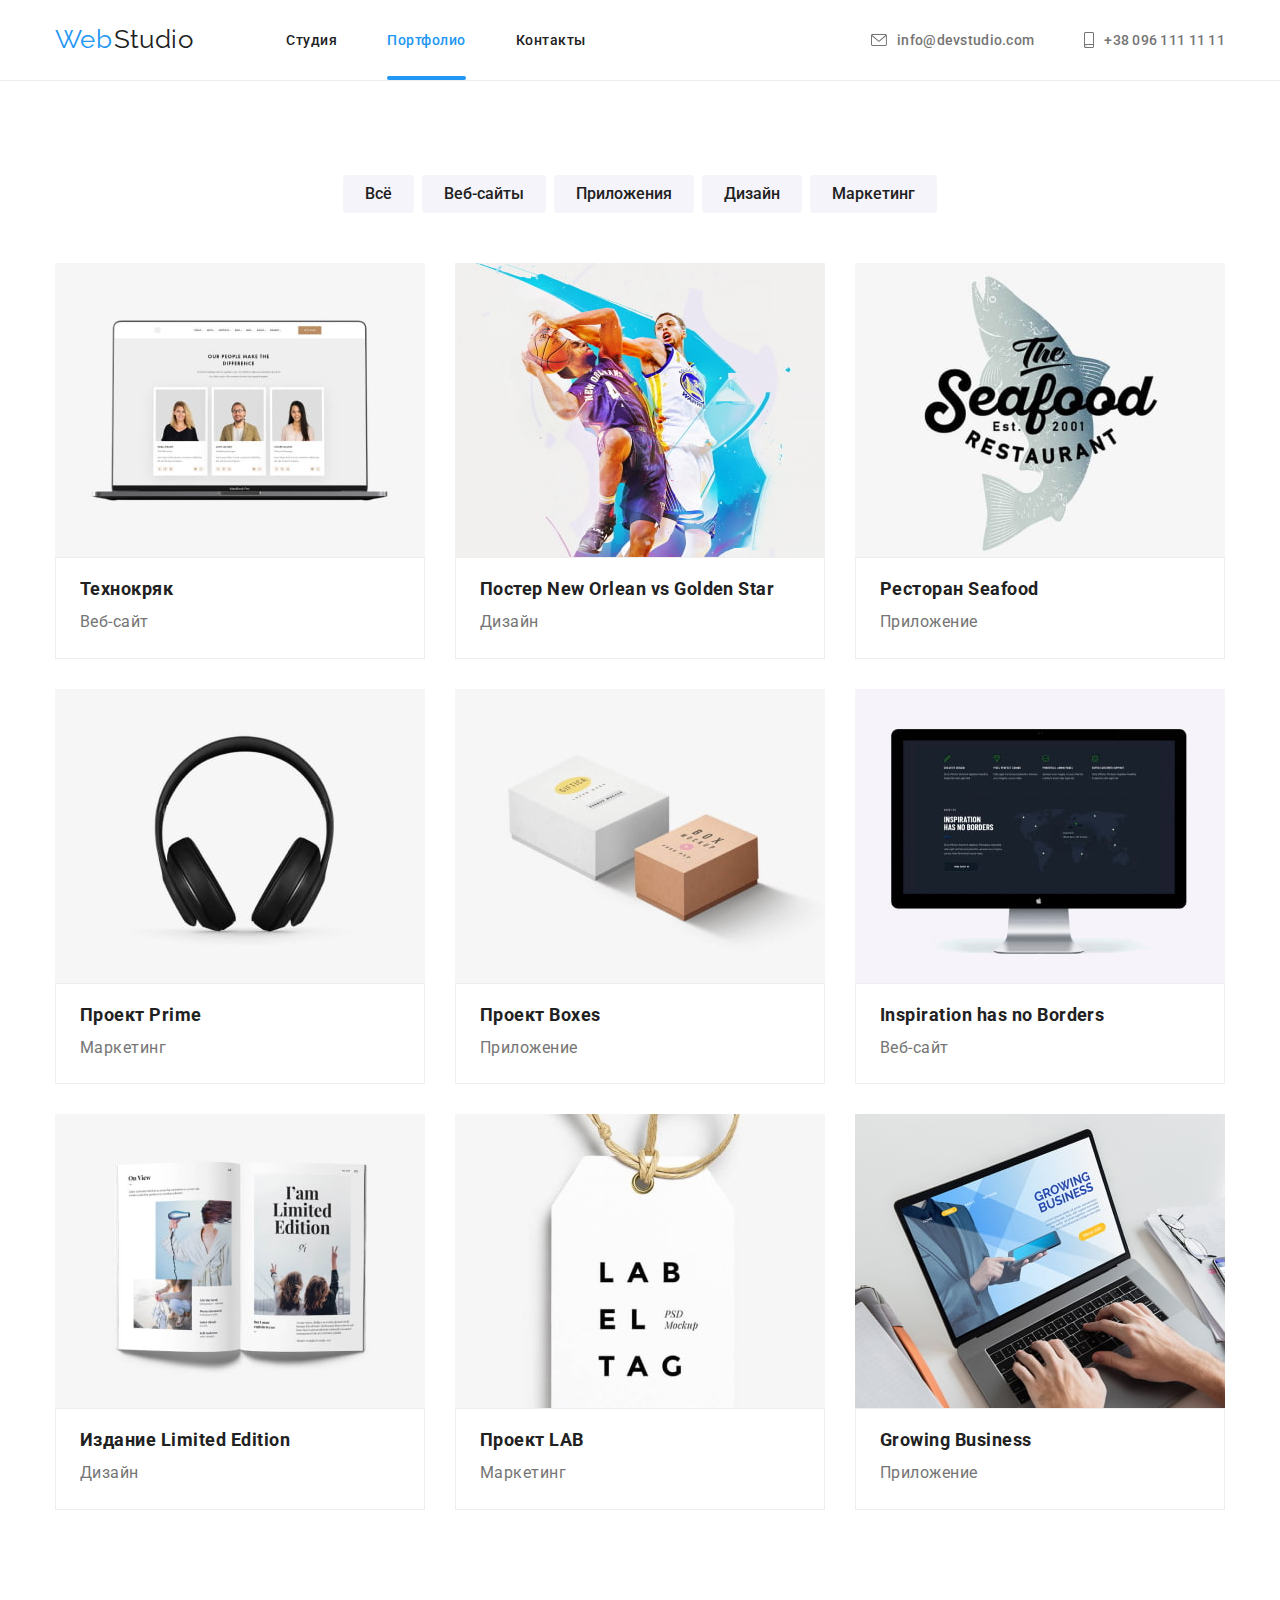
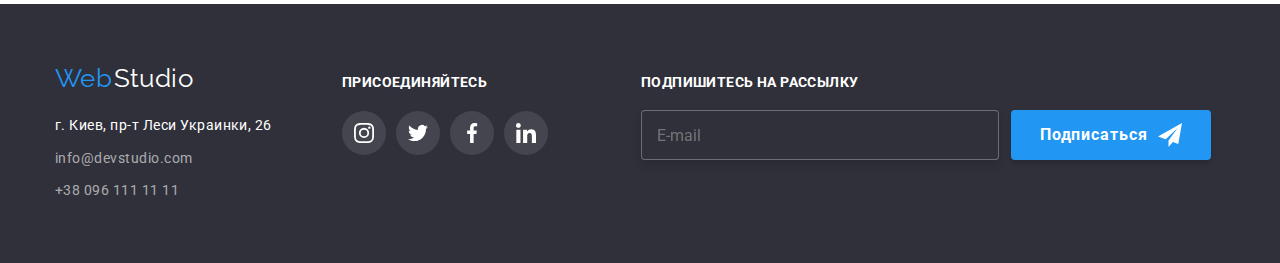
==== commit 8b40f6c0: "main refactored" ====
--- a/portfolio.html
+++ b/portfolio.html
@@ -20,7 +20,7 @@
   <body>
     <!-- Header -->
     <header class="page-header page-header--line">
-      <div class="container">
+      <div class="container page-header__container">
         <!-- Navigation -->
         <nav class="site-nav">
           <a href="index.html" class="logo">
@@ -31,7 +31,7 @@
           </a>
           <ul class="site-nav__list">
             <li class="site-nav__item">
-              <a class="site-nav__link" href="./index.html">Студия</a>
+              <a class="site-nav__link " href="./index.html">Студия</a>
             </li>
             <li class="site-nav__item">
               <a class="site-nav__link site-nav__link--active" href="./portfolio.html">Портфолио</a>
@@ -65,242 +65,232 @@
     <main>
       <section class="products">
         <div class="container">
-          <!-- <h1 class="title-hide">Портфолио</h1>
-          <h2 class="title-hide">Фильтры поиска</h2> -->
           <!-- Filter Buttons -->
           <ul class="filters">
-            <li class="item">
-              <button type="button" class="filter-button">Всё</button>
-            </li>
-            <li class="item">
-              <button type="button" class="filter-button">Веб-сайты</button>
-            </li>
-            <li class="item">
-              <button type="button" class="filter-button">Приложения</button>
-            </li>
-            <li class="item">
-              <button type="button" class="filter-button">Дизайн</button>
-            </li>
-            <li class="item">
-              <button type="button" class="filter-button">Маркетинг</button>
+            <li class="filters__item">
+              <button type="button" class="filters__button">Всё</button>
+            </li>
+            <li class="filters__item">
+              <button type="button" class="filters__button">Веб-сайты</button>
+            </li>
+            <li class="filters__item">
+              <button type="button" class="filters__button">Приложения</button>
+            </li>
+            <li class="filters__item">
+              <button type="button" class="filters__button">Дизайн</button>
+            </li>
+            <li class="filters__item">
+              <button type="button" class="filters__button">Маркетинг</button>
             </li>
           </ul>
           <!-- Products List -->
-          <!-- <h2 class="title-hide">Примеры работ</h2> -->
           <ul class="product-list">
-            <li class="product-item">
-              <article class="product-article">
-                  <div class="product-thumb">
-                    <img
-                    class="card-image"
+
+            <li class="product-list__item">
+              <article class="product-list__reuseable">
+                  <div class="product-list__thumb">
+                    <img
+                    class="product-list__card-image"
                     src="./images-portfolio/img01.jpg"
                     alt="Технокряк"
                     width="370"
                     />
-                    <div class="product-overlay">
-                      <p class="overlay-text">
-                        Технокряк это современная площадка распространения коронавируса. 
-                        Компании используют эту платформу для цифрового шпионажа и атак
-                        на защищённые сервера конкурентов.
-                      </p>
-                    </div>
-                  </div>
-                  <div class="product-card">
-                    <h3 class="product-title">Технокряк</h3>
-                    <p class="product-category">Веб-сайт</p>
-                  </div>
-              </article>
-            </li>
-
-            <li class="product-item">
-              <article class="product-article">
-                <div class="product-thumb">
-                  <img
-                  class="card-image"
-                  src="./images-portfolio/img02.jpg"
-                  alt="Технокряк"
-                  width="370"
-                  />
-                  <div class="product-overlay">
-                    <p class="overlay-text">
-                      Технокряк это современная площадка распространения коронавируса. 
-                      Компании используют эту платформу для цифрового шпионажа и атак
-                      на защищённые сервера конкурентов.
-                    </p>
-                  </div>
-                </div>
-                <div class="product-card">
-                  <h3 class="product-title">Постер New Orlean vs Golden Star</h3>
-                  <p class="product-category">Дизайн</p>
-                </div>
-              </article>
-            </li>
-
-            <li class="product-item">
-              <article class="product-article">
-                <div class="product-thumb">
-                  <img
-                  class="card-image"
-                  src="./images-portfolio/img03.jpg"
-                  alt="Технокряк"
-                  width="370"
-                  />
-                  <div class="product-overlay">
-                    <p class="overlay-text">
-                      Технокряк это современная площадка распространения коронавируса. 
-                      Компании используют эту платформу для цифрового шпионажа и атак
-                      на защищённые сервера конкурентов.
-                    </p>
-                  </div>
-                </div>
-                <div class="product-card">
-                  <h3 class="product-title">Ресторан Seafood</h3>
-                  <p class="product-category">Приложение</p>
-                </div>
-              </article>
-            </li>
-
-            <li class="product-item">
-              <article class="product-article">
-                <div class="product-thumb">
-                  <img
-                  class="card-image"
-                  src="./images-portfolio/img04.jpg"
-                  alt="Технокряк"
-                  width="370"
-                  />
-                  <div class="product-overlay">
-                    <p class="overlay-text">
-                      Технокряк это современная площадка распространения коронавируса. 
-                      Компании используют эту платформу для цифрового шпионажа и атак
-                      на защищённые сервера конкурентов.
-                    </p>
-                  </div>
-                </div>
-                <div class="product-card">
-                  <h3 class="product-title">Проект Prime</h3>
-                  <p class="product-category">Маркетинг</p>
-                </div>
-              </article>
-            </li>
-
-            <li class="product-item">
-              <article class="product-article">
-                <div class="product-thumb">
-                  <img
-                  class="card-image"
-                  src="./images-portfolio/img05.jpg"
-                  alt="Технокряк"
-                  width="370"
-                  />
-                  <div class="product-overlay">
-                    <p class="overlay-text">
-                      Технокряк это современная площадка распространения коронавируса. 
-                      Компании используют эту платформу для цифрового шпионажа и атак
-                      на защищённые сервера конкурентов.
-                    </p>
-                  </div>
-                </div>
-                <div class="product-card">
-                  <h3 class="product-title">Проект Boxes</h3>
-                  <p class="product-category">Приложение</p>
-                </div>
-              </article>
-            </li>
-
-            <li class="product-item">
-              <article class="product-article">
-                <div class="product-thumb">
-                  <img
-                  class="card-image"
-                  src="./images-portfolio/img06.jpg"
-                  alt="Технокряк"
-                  width="370"
-                  />
-                  <div class="product-overlay">
-                    <p class="overlay-text">
-                      Технокряк это современная площадка распространения коронавируса. 
-                      Компании используют эту платформу для цифрового шпионажа и атак
-                      на защищённые сервера конкурентов.
-                    </p>
-                  </div>
-                </div>
-                <div class="product-card">
-                  <h3 class="product-title">Inspiration has no Borders</h3>
-                  <p class="product-category">Веб-сайт</p>
-                </div>
-              </article>
-            </li>
-
-            <li class="product-item">
-              <article class="product-article">
-                <div class="product-thumb">
-                  <img
-                  class="card-image"
-                  src="./images-portfolio/img07.jpg"
-                  alt="Технокряк"
-                  width="370"
-                  />
-                  <div class="product-overlay">
-                    <p class="overlay-text">
-                      Технокряк это современная площадка распространения коронавируса. 
-                      Компании используют эту платформу для цифрового шпионажа и атак
-                      на защищённые сервера конкурентов.
-                    </p>
-                  </div>
-                </div>
-                <div class="product-card">
-                  <h3 class="product-title">Издание Limited Edition</h3>
-                  <p class="product-category">Дизайн</p>
-                </div>
-              </article>
-            </li>
-
-            <li class="product-item">
-              <article class="product-article">
-                <div class="product-thumb">
-                  <img
-                  class="card-image"
-                  src="./images-portfolio/img08.jpg"
-                  alt="Технокряк"
-                  width="370"
-                  />
-                  <div class="product-overlay">
-                    <p class="overlay-text">
-                      Технокряк это современная площадка распространения коронавируса. 
-                      Компании используют эту платформу для цифрового шпионажа и атак
-                      на защищённые сервера конкурентов.
-                    </p>
-                  </div>
-                </div>
-                <div class="product-card">
-                  <h3 class="product-title">Проект LAB</h3>
-                  <p class="product-category">Маркетинг</p>
-                </div>
-              </article>
-            </li>
-
-            <li class="product-item">
-              <article class="product-article">
-                <div class="product-thumb">
-                  <img
-                  class="card-image"
-                  src="./images-portfolio/img09.jpg"
-                  alt="Технокряк"
-                  width="370"
-                  />
-                  <div class="product-overlay">
-                    <p class="overlay-text">
-                      Технокряк это современная площадка распространения коронавируса. 
-                      Компании используют эту платформу для цифрового шпионажа и атак
-                      на защищённые сервера конкурентов.
-                    </p>
-                  </div>
-                </div>
-                <div class="product-card">
-                  <h3 class="product-title">Growing Business</h3>
-                  <p class="product-category">Приложение</p>
-                </div>
+                    <div class="product-list__overlay">
+                      <p class="product-list__text">
+                        Технокряк это современная площадка распространения коронавируса. 
+                        Компании используют эту платформу для цифрового шпионажа и атак
+                        на защищённые сервера конкурентов.
+                      </p>
+                    </div>
+                  </div>
+                  <div class="product-list__card">
+                    <h3 class="product-list__title">Технокряк</h3>
+                    <p class="product-list__category">Веб-сайт</p>
+                  </div>
+              </article>
+            </li>
+            <li class="product-list__item">
+              <article class="product-list__reuseable">
+                  <div class="product-list__thumb">
+                    <img
+                    class="product-list__card-image"
+                    src="./images-portfolio/img02.jpg"
+                    alt="Постер New Orlean vs Golden Star"
+                    width="370"
+                    />
+                    <div class="product-list__overlay">
+                      <p class="product-list__text">
+                        Технокряк это современная площадка распространения коронавируса. 
+                        Компании используют эту платформу для цифрового шпионажа и атак
+                        на защищённые сервера конкурентов.
+                      </p>
+                    </div>
+                  </div>
+                  <div class="product-list__card">
+                    <h3 class="product-list__title">Постер New Orlean vs Golden Star</h3>
+                    <p class="product-list__category">Дизайн</p>
+                  </div>
+              </article>
+            </li>
+            <li class="product-list__item">
+              <article class="product-list__reuseable">
+                  <div class="product-list__thumb">
+                    <img
+                    class="product-list__card-image"
+                    src="./images-portfolio/img03.jpg"
+                    alt="Ресторан Seafood"
+                    width="370"
+                    />
+                    <div class="product-list__overlay">
+                      <p class="product-list__text">
+                        Технокряк это современная площадка распространения коронавируса. 
+                        Компании используют эту платформу для цифрового шпионажа и атак
+                        на защищённые сервера конкурентов.
+                      </p>
+                    </div>
+                  </div>
+                  <div class="product-list__card">
+                    <h3 class="product-list__title">Ресторан Seafood</h3>
+                    <p class="product-list__category">Приложение</p>
+                  </div>
+              </article>
+            </li>
+            <li class="product-list__item">
+              <article class="product-list__reuseable">
+                  <div class="product-list__thumb">
+                    <img
+                    class="product-list__card-image"
+                    src="./images-portfolio/img04.jpg"
+                    alt="Проект Prime"
+                    width="370"
+                    />
+                    <div class="product-list__overlay">
+                      <p class="product-list__text">
+                        Технокряк это современная площадка распространения коронавируса. 
+                        Компании используют эту платформу для цифрового шпионажа и атак
+                        на защищённые сервера конкурентов.
+                      </p>
+                    </div>
+                  </div>
+                  <div class="product-list__card">
+                    <h3 class="product-list__title">Проект Prime</h3>
+                    <p class="product-list__category">Маркетинг</p>
+                  </div>
+              </article>
+            </li>
+            <li class="product-list__item">
+              <article class="product-list__reuseable">
+                  <div class="product-list__thumb">
+                    <img
+                    class="product-list__card-image"
+                    src="./images-portfolio/img05.jpg"
+                    alt="Проект Boxes"
+                    width="370"
+                    />
+                    <div class="product-list__overlay">
+                      <p class="product-list__text">
+                        Технокряк это современная площадка распространения коронавируса. 
+                        Компании используют эту платформу для цифрового шпионажа и атак
+                        на защищённые сервера конкурентов.
+                      </p>
+                    </div>
+                  </div>
+                  <div class="product-list__card">
+                    <h3 class="product-list__title">Проект Boxes</h3>
+                    <p class="product-list__category">Приложение</p>
+                  </div>
+              </article>
+            </li>
+            <li class="product-list__item">
+              <article class="product-list__reuseable">
+                  <div class="product-list__thumb">
+                    <img
+                    class="product-list__card-image"
+                    src="./images-portfolio/img06.jpg"
+                    alt="Inspiration has no Borders"
+                    width="370"
+                    />
+                    <div class="product-list__overlay">
+                      <p class="product-list__text">
+                        Технокряк это современная площадка распространения коронавируса. 
+                        Компании используют эту платформу для цифрового шпионажа и атак
+                        на защищённые сервера конкурентов.
+                      </p>
+                    </div>
+                  </div>
+                  <div class="product-list__card">
+                    <h3 class="product-list__title">Inspiration has no Borders</h3>
+                    <p class="product-list__category">Веб-сайт</p>
+                  </div>
+              </article>
+            </li>
+            <li class="product-list__item">
+              <article class="product-list__reuseable">
+                  <div class="product-list__thumb">
+                    <img
+                    class="product-list__card-image"
+                    src="./images-portfolio/img07.jpg"
+                    alt="Издание Limited Edition"
+                    width="370"
+                    />
+                    <div class="product-list__overlay">
+                      <p class="product-list__text">
+                        Технокряк это современная площадка распространения коронавируса. 
+                        Компании используют эту платформу для цифрового шпионажа и атак
+                        на защищённые сервера конкурентов.
+                      </p>
+                    </div>
+                  </div>
+                  <div class="product-list__card">
+                    <h3 class="product-list__title">Издание Limited Edition</h3>
+                    <p class="product-list__category">Дизайн</p>
+                  </div>
+              </article>
+            </li>
+            <li class="product-list__item">
+              <article class="product-list__reuseable">
+                  <div class="product-list__thumb">
+                    <img
+                    class="product-list__card-image"
+                    src="./images-portfolio/img08.jpg"
+                    alt="Проект LAB"
+                    width="370"
+                    />
+                    <div class="product-list__overlay">
+                      <p class="product-list__text">
+                        Технокряк это современная площадка распространения коронавируса. 
+                        Компании используют эту платформу для цифрового шпионажа и атак
+                        на защищённые сервера конкурентов.
+                      </p>
+                    </div>
+                  </div>
+                  <div class="product-list__card">
+                    <h3 class="product-list__title">Проект LAB</h3>
+                    <p class="product-list__category">Маркетинг</p>
+                  </div>
+              </article>
+            </li>
+            <li class="product-list__item">
+              <article class="product-list__reuseable">
+                  <div class="product-list__thumb">
+                    <img
+                    class="product-list__card-image"
+                    src="./images-portfolio/img09.jpg"
+                    alt="Growing Business"
+                    width="370"
+                    />
+                    <div class="product-list__overlay">
+                      <p class="product-list__text">
+                        Технокряк это современная площадка распространения коронавируса. 
+                        Компании используют эту платформу для цифрового шпионажа и атак
+                        на защищённые сервера конкурентов.
+                      </p>
+                    </div>
+                  </div>
+                  <div class="product-list__card">
+                    <h3 class="product-list__title">Growing Business</h3>
+                    <p class="product-list__category">Приложение</p>
+                  </div>
               </article>
             </li>
           </ul>
@@ -309,64 +299,62 @@
     </main>
     <!-- Footer -->
     <footer class="footer">
-      <div class="footer-container">
-        <div class="logo-adress">
-          <a href="index.html" class="main-logo">
-            <p class="logo-stylization">
-              <span class="logo-item">
-                Web
-              </span>
-              Studio
-            </p>
+      <div class="container footer__container">
+        <div>
+          <a href="index.html" class="logo logo--white">
+            <span class="logo__item">
+              Web
+            </span>
+            Studio
           </a>
           <!-- Address -->
-          <address>
+          <address class="address">
             <div>
-              <ul class="address-list">
-                <li class="item">
-                  <a href="">г. Киев, пр-т Леси Украинки, 26</a>
+              <ul class="address__list">
+                <li class="address__item">
+                  <a class="address__link address__link--white" href="">г. Киев, пр-т Леси Украинки, 26</a>
                 </li>
-                <li class="item">
-                  <a class="address-item" href="mailto:info@devstudio.com">
+                <li class="address__item">
+                  <a class="address__link" href="mailto:info@devstudio.com">
                     info@devstudio.com
                   </a>
                 </li>
-                <li class="item">
-                  <a class="address-item" href="tel:+380961111111">
+                <li class="address__item">
+                  <a class="address__link" href="tel:+380961111111">
                     +38 096 111 11 11
                   </a>
                 </li>
               </ul>
             </div>
         </div>
-          <!-- Social Media -->
-          <div class="social-container">
-            <p class="social-title">Присоединяйтесь</p>
-            <ul class="social-list">
-              <li class="social-item">
-                <a href="" class="social-link">
-                  <svg class="social-icon">
+          <!--Social Media  -->
+          <div class="social-media">
+            <p class="social-media__title">Присоединяйтесь</p>
+            <ul class="social-media__list social-media__list--footer">
+              <li class="social-media__item">
+                <a href="" class="social-media__link social-media__link--footer">
+                  <svg class="social-media__icon">
                     <use href="./images/sprite.svg#instagram"></use>
                   </svg>
                 </a>
               </li>
-              <li class="social-item">
-                <a href="" class="social-link">
-                  <svg class="social-icon">
+              <li class="social-media__item">
+                <a href="" class="social-media__link social-media__link--footer">
+                  <svg class="social-media__icon">
                     <use href="./images/sprite.svg#twitter"></use>
                   </svg>
                 </a>
               </li>
-              <li class="social-item">
-                <a href="" class="social-link">
-                  <svg class="social-icon">
+              <li class="social-media__item">
+                <a href="" class="social-media__link social-media__link--footer">
+                  <svg class="social-media__icon">
                     <use href="./images/sprite.svg#facebook"></use>
                   </svg>
                 </a>
               </li>
-              <li class="social-item">
-                <a href="" class="social-link">
-                  <svg class="social-icon">
+              <li class="social-media__item">
+                <a href="" class="social-media__link social-media__link--footer">
+                  <svg class="social-media__icon">
                     <use href="./images/sprite.svg#linkedin"></use>
                   </svg>
                 </a>
@@ -375,17 +363,14 @@
           </div>
         </address>
         <!-- Follow -->
-        <div class="subscribe-container">
-          <p class="subscribe-text">Подпишитесь на рассылку</p>
-          <form class="subscribe-form" name="subscribe-form" autocomplete="on">
-            <label class="subscribe-label">
-              <input class="subscribe-input" type="email" name="email" placeholder="E-mail">
+        <div class="subscribe">
+          <p class="subscribe__text">Подпишитесь на рассылку</p>
+          <form class="subscribe__form" name="subscribe-form" autocomplete="on">
+            <label class="subscribe__label">
+              <input class="subscribe__input" type="email" name="email" placeholder="E-mail">
             </label>
-            <button class="subscribe-button" type="submit">
-            <span 
-            class="subscribe-button_text">Подписаться
-            </span>
-            <svg class="subscribe-button_icon" width="24px" height="24px">
+            <button class="subscribe__button" type="submit">Подписаться
+            <svg class="subscribe__icon" width="24px" height="24px">
               <use href="./images/sprite.svg#subscribe-icon"></use>
             </svg>
             </button>
--- a/css/styles.css
+++ b/css/styles.css
@@ -83,23 +83,18 @@
   padding: 0px;
 }
 
-/* header */
+/* Header */
 
 .page-header {
   background: var(--white-color);
-  /* border-bottom: 1px solid #ececec; */
-}
-
-.page-header .container {
+}
+
+.page-header__container {
   display: flex;
 }
 
 .page-header--line {
   border-bottom: 1px solid #ececec;
-}
-
-.header .container {
-  width: 1200px;
 }
 
 .logo {
@@ -110,6 +105,10 @@
   word-spacing: -0.4ch;
 }
 
+.logo--white {
+  color: var(--white-color);
+}
+
 .logo__item {
   color: var(--accent-color);
 }
@@ -171,7 +170,7 @@
   letter-spacing: 0.02em;
 }
 
-.contacts-link {
+.contacts-list__link {
   display: flex;
   align-items: center;
   padding-top: 32px;
@@ -252,10 +251,7 @@
   background-size: cover;
 }
 
-.hero-container {
-}
-
-.hero-title {
+.hero__title {
   margin-top: 0px;
   margin-bottom: 30px;
 
@@ -289,49 +285,33 @@
   font-family: inherit;
 }
 
-/* features */
+/* Feature Section */
 
 .feature-section {
   padding-top: 94px;
   padding-bottom: 94px;
 }
 
-.feature-title {
-  margin-bottom: 10px;
-
-  font-weight: 700;
-  font-size: 14px;
-  color: var(--font-color);
-  line-height: 1.14;
-  text-transform: uppercase;
-}
-
-.feature-description {
+.feature-list {
+  display: flex;
+  justify-content: center;
+  margin: 0px;
+
   font-size: 14px;
   line-height: 1.7;
-}
-
-.feature-list {
-  display: flex;
-  flex-wrap: wrap;
-  justify-content: center;
-  margin: 0px;
-
-  font-size: 14px;
-  line-height: 1.7;
-  letter-spacing: 0.03em;
-}
-
-.feature-list .item {
+  letter-spacing: 0.03em;
+}
+
+.feature-list__item {
   width: 270px;
   margin-right: 30px;
 }
 
-.feature-list .item:last-child {
+.feature-list__item:last-child {
   margin-right: 0px;
 }
 
-.icon-box {
+.feature-list__icon-wrapper {
   display: flex;
   align-items: center;
   justify-content: center;
@@ -341,38 +321,24 @@
   background-color: var(--secondary-bg-color);
 }
 
-/* SVG BEFORE */
-
-/* .feature-list .item::before {
-  margin-bottom: 30px;
-  display: block;
-  content: '';
-  height: 120px;
-  background-size: auto;
-  background-repeat: no-repeat;
-  background-position: center;
-  background-color: var(--secondary-bg-color);
-}
-
-.feature-list .item:nth-child(1)::before {
-  background-image: url(../images/antenna.svg);
-}
-
-.feature-list .item:nth-child(2)::before {
-  background-image: url(../images/clock.svg);
-}
-
-.feature-list .item:nth-child(3)::before {
-  background-image: url(../images/diagram.svg);
-}
-
-.feature-list .item:nth-child(4)::before {
-  background-image: url(../images/astronaut.svg);
-} */
-
-/* about */
-
-.about-title {
+.feature-list__title {
+  margin-bottom: 10px;
+
+  font-weight: 700;
+  font-size: 14px;
+  color: var(--font-color);
+  line-height: 1.14;
+  text-transform: uppercase;
+}
+
+.feature-list__description {
+  font-size: 14px;
+  line-height: 1.7;
+}
+
+/* About Section */
+
+.section-title {
   margin-bottom: 50px;
 
   font-weight: 700;
@@ -389,11 +355,11 @@
   padding-bottom: 94px;
 }
 
-.about-list .item + .item {
-  margin-left: 30px;
-}
-
-.text-container {
+.about-list__item:not(:last-child) {
+  margin-right: 30px;
+}
+
+.about-list__text-wrapper {
   position: absolute;
   bottom: 0;
   left: 0;
@@ -407,7 +373,7 @@
   );
 }
 
-.text-absolute {
+.about-list__text-position {
   color: var(--white-color);
   font-weight: 700;
   font-size: 14px;
@@ -417,27 +383,44 @@
   text-transform: uppercase;
 }
 
-.thumb {
+.about-list__thumb {
   position: relative;
   height: 294px;
 }
 
-/* team */
-
-.team {
+/* Team Section */
+
+.team-section {
   /* width: 1600; */
   padding-top: 94px;
+  padding-bottom: 94px;
 
   background-color: var(--secondary-bg-color);
 }
 
-.decorated {
+.team-section--centered {
+  text-align: center;
+}
+
+.team-list {
+  display: flex;
+}
+
+.team-list__item {
   box-shadow: 0px 1px 3px rgba(0, 0, 0, 0.12), 0px 1px 1px rgba(0, 0, 0, 0.14),
     0px 2px 1px rgba(0, 0, 0, 0.2);
   border-radius: 0px 0px 4px 4px;
 }
 
-.team-card {
+.team-list__item:not(:last-child) {
+  margin-right: 30px;
+}
+
+.team-list__card-image {
+  display: block;
+}
+
+.team-list__wrapper {
   padding-top: 30px;
   padding-bottom: 30px;
   border-radius: 0px 0px 4px 4px;
@@ -445,7 +428,7 @@
   background: #ffffff;
 }
 
-.title-name {
+.team-list__title-name {
   margin-bottom: 10px;
 
   color: var(--font-color);
@@ -455,7 +438,7 @@
   letter-spacing: 0.03em;
 }
 
-.profession {
+.team-list__profession {
   margin-bottom: 16px;
 
   font-size: 16px;
@@ -463,30 +446,17 @@
   letter-spacing: 0.03em;
 }
 
-.title-hide {
-  color: rgba(255, 255, 255, 0);
-}
-
-.centered {
-  text-align: center;
-}
-
-.team-social {
+/* Team Social Media */
+
+.social-media__list {
+  display: flex;
+  justify-content: center;
+  align-items: center;
   padding-right: 32px;
   padding-left: 32px;
-  padding-bottom: 30px;
-  background-color: var(--white-color);
-}
-.icon-list {
-  display: flex;
-  justify-content: center;
-}
-
-.team-item + .team-item {
-  margin-left: 10px;
-}
-
-.team-link {
+}
+
+.social-media__link {
   display: inline-flex;
   justify-content: center;
   align-items: center;
@@ -494,46 +464,42 @@
   height: 44px;
   padding: 12px 12px;
 
+  fill: #afb1b8;
   border-radius: 50%;
-  fill: #afb1b8;
-
-  transition: fill 250ms var(--timing-function),
-    background-color 250ms var(--timing-function);
-}
-
-.team-link:hover,
-.team-link:focus {
+  background-color: rgba(255, 255, 255, 0.1);
+
+  transition: background-color 250ms var(--timing-function);
+}
+
+.social-media__link:hover,
+.social-media__link:focus {
   fill: var(--white-color);
   background-color: var(--accent-color);
 }
 
-.team-icon {
-  width: 20px;
-  height: 20px;
-}
-
-/* clients section */
+/* Clients Section */
 
 .clients-section {
   padding-top: 94px;
   padding-bottom: 94px;
 }
 
-.client-list {
-  display: flex;
-}
-
-.client-list .list-item {
+.clients-list {
+  display: flex;
+  justify-content: center;
+}
+
+.clients-list__item {
   display: flex;
   width: 170px;
   height: 92px;
 }
 
-.client-list .list-item:not(:last-child) {
+.clients-list__item:not(:last-child) {
   margin-right: 30px;
 }
 
-.client-link {
+.clients-list__link {
   display: flex;
   justify-content: center;
   align-items: center;
@@ -549,15 +515,15 @@
   transition-timing-function: var(--timing-function);
 }
 
-.client-link:hover,
-.client-link:hover svg,
-.client-link:focus,
-.client-link:focus svg {
+.clients-list__link:hover,
+.clients-list__link:hover svg,
+.clients-list__link:focus,
+.clients-list__link:focus svg {
   border-color: var(--accent-color);
   fill: var(--accent-color);
 }
 
-.client-logo {
+.clients-list__logo {
   width: 106px;
   height: 60px;
   fill: #afb1b8;
@@ -567,13 +533,13 @@
   transition-timing-function: var(--timing-function);
 }
 
-.client-logo:hover {
+.clients-list__logo:hover {
   fill: inherit;
 }
 
-/* footer */
-
-.footer-container {
+/* Page Footer */
+
+.footer__container {
   width: 1200px;
   padding-left: 15px;
   padding-right: 15px;
@@ -589,38 +555,37 @@
   background: var(--background-color);
 }
 
-.footer a p {
-  color: var(--white-color);
-}
-
-.footer .main-logo {
+.footer .logo {
   display: block;
   margin-bottom: 20px;
 }
 
-/* address */
-
-address {
-  display: flex;
-}
-.address-list {
+/* Address */
+
+.address {
+  display: flex;
+}
+.address__list {
   font-style: normal;
   font-size: 14px;
   line-height: 1.71;
   color: var(--white-color);
 }
 
-.address-list .item + .item {
+.address__item + .address__item {
   margin-top: 9px;
 }
 
-.address-list .address-item {
+.address__link {
   color: rgba(255, 255, 255, 0.6);
 }
 
-/* Social media */
-
-.social-title {
+.address__link--white {
+  color: var(--white-color);
+}
+/* Social media Footer */
+
+.social-media__title {
   margin-bottom: 20px;
 
   font-weight: 700;
@@ -632,28 +597,25 @@
   color: var(--white-color);
 }
 
-.social-container {
+.social-media {
   margin-left: 70px;
 }
 
-.social-list {
-  display: flex;
-}
-
-.social-item + .social-item {
-  margin-left: 10px;
-}
-
-.social-item {
+.social-media__list--footer {
+  padding: 0px;
+}
+
+.social-media__item:not(:last-child) {
+  margin-right: 10px;
+}
+
+.social-media__item {
+  display: flex;
   transition: background-color 250ms var(--timing-function);
   border-radius: 50%;
 }
 
-.social-link {
-  width: 44px;
-  height: 44px;
-  padding: 12px 12px;
-  display: inline-flex;
+.social-media__link--footer {
   fill: var(--white-color);
   border-radius: 50%;
   background-color: rgba(255, 255, 255, 0.1);
@@ -661,30 +623,30 @@
   transition: background-color 250ms var(--timing-function);
 }
 
-.socail-link:hover,
-.social-link:focus {
+.social-media__link--footer:hover,
+.social-media__link--footer:focus {
   fill: var(--white-color);
   background-color: var(--accent-color);
 }
 
-.social-item:hover,
-.social-item:focus {
+.social-media__item:hover,
+.social-media__item:focus {
   background-color: var(--accent-color);
   border-radius: 50%;
 }
 
-.social-icon {
+.social-media__icon {
   width: 20px;
   height: 20px;
 }
 
-/* Footer subscribe option */
-
-.subscribe-container {
-  margin-left: 154px;
-}
-
-.subscribe-text {
+/* Subscribe */
+
+.subscribe {
+  margin-left: 93px;
+}
+
+.subscribe__text {
   margin-bottom: 20px;
 
   font-weight: 700;
@@ -696,11 +658,11 @@
   color: var(--white-color);
 }
 
-.subscribe-form {
-  display: flex;
-}
-
-.subscribe-input {
+.subscribe__form {
+  display: flex;
+}
+
+.subscribe__input {
   margin-right: 12px;
   padding: 16px 15px 16px 15px;
   width: 358px;
@@ -714,7 +676,7 @@
   color: var(--white-color);
 }
 
-.subscribe-button {
+.subscribe__button {
   display: flex;
   justify-content: center;
   align-items: center;
@@ -725,28 +687,31 @@
   box-shadow: 0px 4px 4px rgba(0, 0, 0, 0.15);
   border-radius: 4px;
   border: none;
-}
-
-.subscribe-button_text {
-  display: flex;
-  align-items: center;
+  cursor: pointer;
+
+  color: var(--white-color);
   text-align: center;
   letter-spacing: 0.06em;
-
   font-weight: 700;
   font-size: 16px;
-  /* line-height: 1.87px; */
-
-  color: var(--white-color);
-}
-
-.subscribe-button_icon {
+}
+
+.subscribe__icon {
   margin-left: 10px;
 }
 
 /* PORTFOLIO */
 
-/* filter buttons */
+/* Products Section */
+
+.products {
+  padding-bottom: 94px;
+  padding-top: 94px;
+  padding-right: 15px;
+  padding-left: 15px;
+}
+
+/* Filter Buttons */
 
 .filters {
   display: flex;
@@ -754,11 +719,11 @@
   margin-bottom: 50px;
 }
 
-.filters .item + .item {
-  margin-left: 8px;
-}
-
-.filter-button {
+.filters__item:not(:last-child) {
+  margin-right: 8px;
+}
+
+.filters__button {
   background: #f5f4fa;
   color: var(--font-color);
   height: 38px;
@@ -779,55 +744,58 @@
     box-shadow 250ms var(--timing-function);
 }
 
-.filter-button:hover,
-.filter-button:focus {
+.filters__button:hover,
+.filters__button:focus {
   color: var(--white-color);
   background: var(--accent-color);
   box-shadow: 0px 3px 1px rgba(0, 0, 0, 0.1), 0px 1px 2px rgba(0, 0, 0, 0.08),
     0px 2px 2px rgba(0, 0, 0, 0.12);
 }
 
-/* products list */
+/* Products List */
 
 .product-list {
   display: flex;
-  /* justify-content: center; */
   flex-wrap: wrap;
 }
 
-.product-article {
+.product-list__reuseable {
   cursor: pointer;
 }
 
-.product-item {
+.product-list__item {
   width: calc((100% - 60px) / 3);
 }
 
-.product-item:not(:nth-last-child(-n + 3)) {
+.product-list__item:not(:nth-last-child(-n + 3)) {
   margin-bottom: 30px;
 }
 
-.product-item:not(:nth-last-child(3n)) {
+.product-list__item:not(:nth-last-child(3n)) {
   margin-left: 30px;
 }
 
-.product-item:hover {
+.product-list__item:hover {
   box-shadow: 0px 1px 1px rgba(0, 0, 0, 0.12), 0px 4px 4px rgba(0, 0, 0, 0.06),
     1px 4px 6px rgba(0, 0, 0, 0.16);
 }
 
-.product-item:hover .product-overlay,
-.product-item:focus .product-overlay {
+.product-list__item:hover .product-list__overlay,
+.product-list__item:focus .product-list__overlay {
   opacity: 1;
   transform: translateY(0%);
 }
 
-.product-thumb {
+.product-list__thumb {
   position: relative;
   overflow: hidden;
 }
 
-.product-overlay {
+.product-list__card-image {
+  display: block;
+}
+
+.product-list__overlay {
   position: absolute;
   top: 0;
   left: 0;
@@ -842,7 +810,7 @@
     opacity 250ms var(--timing-function);
 }
 
-.overlay-text {
+.product-list__text {
   position: absolute;
   top: 50%;
   left: 50%;
@@ -855,18 +823,14 @@
   color: var(--white-color);
 }
 
-.product-card {
+.product-list__card {
   padding: 20px 24px;
 
   background: #ffffff;
   border: 1px solid #eeeeee;
 }
 
-.card-image {
-  display: block;
-}
-
-.product-title {
+.product-list__title {
   margin-bottom: 8px;
 
   font-weight: 700;
@@ -875,20 +839,13 @@
   line-height: 1.17;
 }
 
-.product-category {
+.product-list__category {
   font-size: 16px;
   line-height: 1.9;
   letter-spacing: 0.03em;
 }
 
-.products {
-  padding-bottom: 94px;
-  padding-top: 94px;
-  padding-right: 15px;
-  padding-left: 15px;
-}
-
-/* backdrop */
+/* Backdrop */
 
 .backdrop {
   position: fixed;
@@ -912,7 +869,7 @@
   transform: translate(-50%, -50%) scale(1.1);
 }
 
-/* Modal window */
+/* Modal Window */
 
 .modal {
   position: absolute;
@@ -930,11 +887,11 @@
   transition: transform 250ms var(--timing-function);
 }
 
-.modal-container {
+.modal__container {
   padding: 40px;
 }
 
-.modal-text {
+.modal__text {
   display: block;
   margin-bottom: 30px;
 
@@ -946,25 +903,24 @@
   letter-spacing: 0.03em;
 }
 
-.modal-label__name,
-.modal-label__tel,
-.modal-label__email {
+.modal-form__label {
   position: relative;
   display: block;
 }
 
-.modal-label__text {
+.modal-form__label-text {
+  display: block;
   margin-bottom: 4px;
 
   color: var(--alt-font-color);
   font-size: 12px;
-}
-
-/* Modal icons */
-
-.modal-icon__person,
-.modal-icon__phone,
-.modal-icon__email {
+  line-height: 1.7;
+  letter-spacing: 0.03em;
+}
+
+/* Modal Icons */
+
+.modal-form__icon {
   position: absolute;
   top: 30px;
   left: 15px;
@@ -973,9 +929,9 @@
   width: 25px;
 }
 
-/* Modal inputs */
-
-.modal-input {
+/* Modal Inputs */
+
+.modal-form__input {
   display: block;
   width: 100%;
   height: 40px;
@@ -987,19 +943,17 @@
   border-radius: 4px;
 }
 
-.modal-input:focus + .modal-icon__person,
-.modal-input:focus + .modal-icon__phone,
-.modal-input:focus + .modal-icon__email {
+.modal-form__input:focus + .modal-form__icon {
   fill: var(--accent-color);
   transition: fill 250ms var(--timing-function);
 }
 
-.modal-input:focus {
+.modal-form__input:focus {
   outline: none;
   border: 1px solid var(--accent-color);
 }
 
-.comment-text {
+.modal-form__comment-text {
   display: block;
   margin-bottom: 4px;
 
@@ -1008,7 +962,7 @@
   color: var(--alt-font-color);
 }
 
-.comment-section {
+.modal-form__comment-section {
   display: block;
   width: 100%;
   height: 120px;
@@ -1021,16 +975,16 @@
   resize: none;
 }
 
-.comment-section:focus {
+.modal-form__comment-section:focus {
   outline: none;
   border: 1px solid var(--accent-color);
 }
 
-.comment-section::placeholder {
+.modal-form__comment-section::placeholder {
   color: rgba(117, 117, 117, 0.5);
 }
 
-.agreement-label {
+.modal-form__agreement-label {
   position: relative;
   display: flex;
   align-items: center;
@@ -1041,7 +995,7 @@
 
 /* Checkbox */
 
-.agreement-checkbox {
+.modal-form__agreement-checkbox {
   -webkit-appearance: none;
   -moz-appearance: none;
   appearance: none;
@@ -1049,7 +1003,7 @@
   position: absolute;
 }
 
-.agreement-checkbox:checked + .checkbox-icon {
+.modal-form__agreement-checkbox:checked + .modal-form__checkbox-icon {
   background-color: var(--accent-color);
   background-image: url(../images/checked-icon.svg);
   background-size: contain;
@@ -1057,7 +1011,7 @@
   border-color: var(--accent-color);
 }
 
-.checkbox-icon {
+.modal-form__checkbox-icon {
   display: inline-block;
   width: 16px;
   height: 15px;
@@ -1069,17 +1023,17 @@
   cursor: pointer;
 }
 
-.agreement-checkbox:focus + .checkbox-icon {
+.modal-form__agreement-checkbox:focus + .modal-form__checkbox-icon {
   box-shadow: 0 0 0 0.2rem rgba(33, 150, 243, 0.25);
 }
 
-.agreement-link {
+.modal-form__agreement-link {
   color: var(--accent-color);
   text-decoration: underline;
   margin-left: 5px;
 }
 
-/* Submit button */
+/* Submit Button */
 
 .modal-button {
   display: block;
@@ -1103,7 +1057,7 @@
   letter-spacing: 0.06em;
 }
 
-/* Modal close-button */
+/* Modal Close-Button */
 
 .close-button {
   position: absolute;
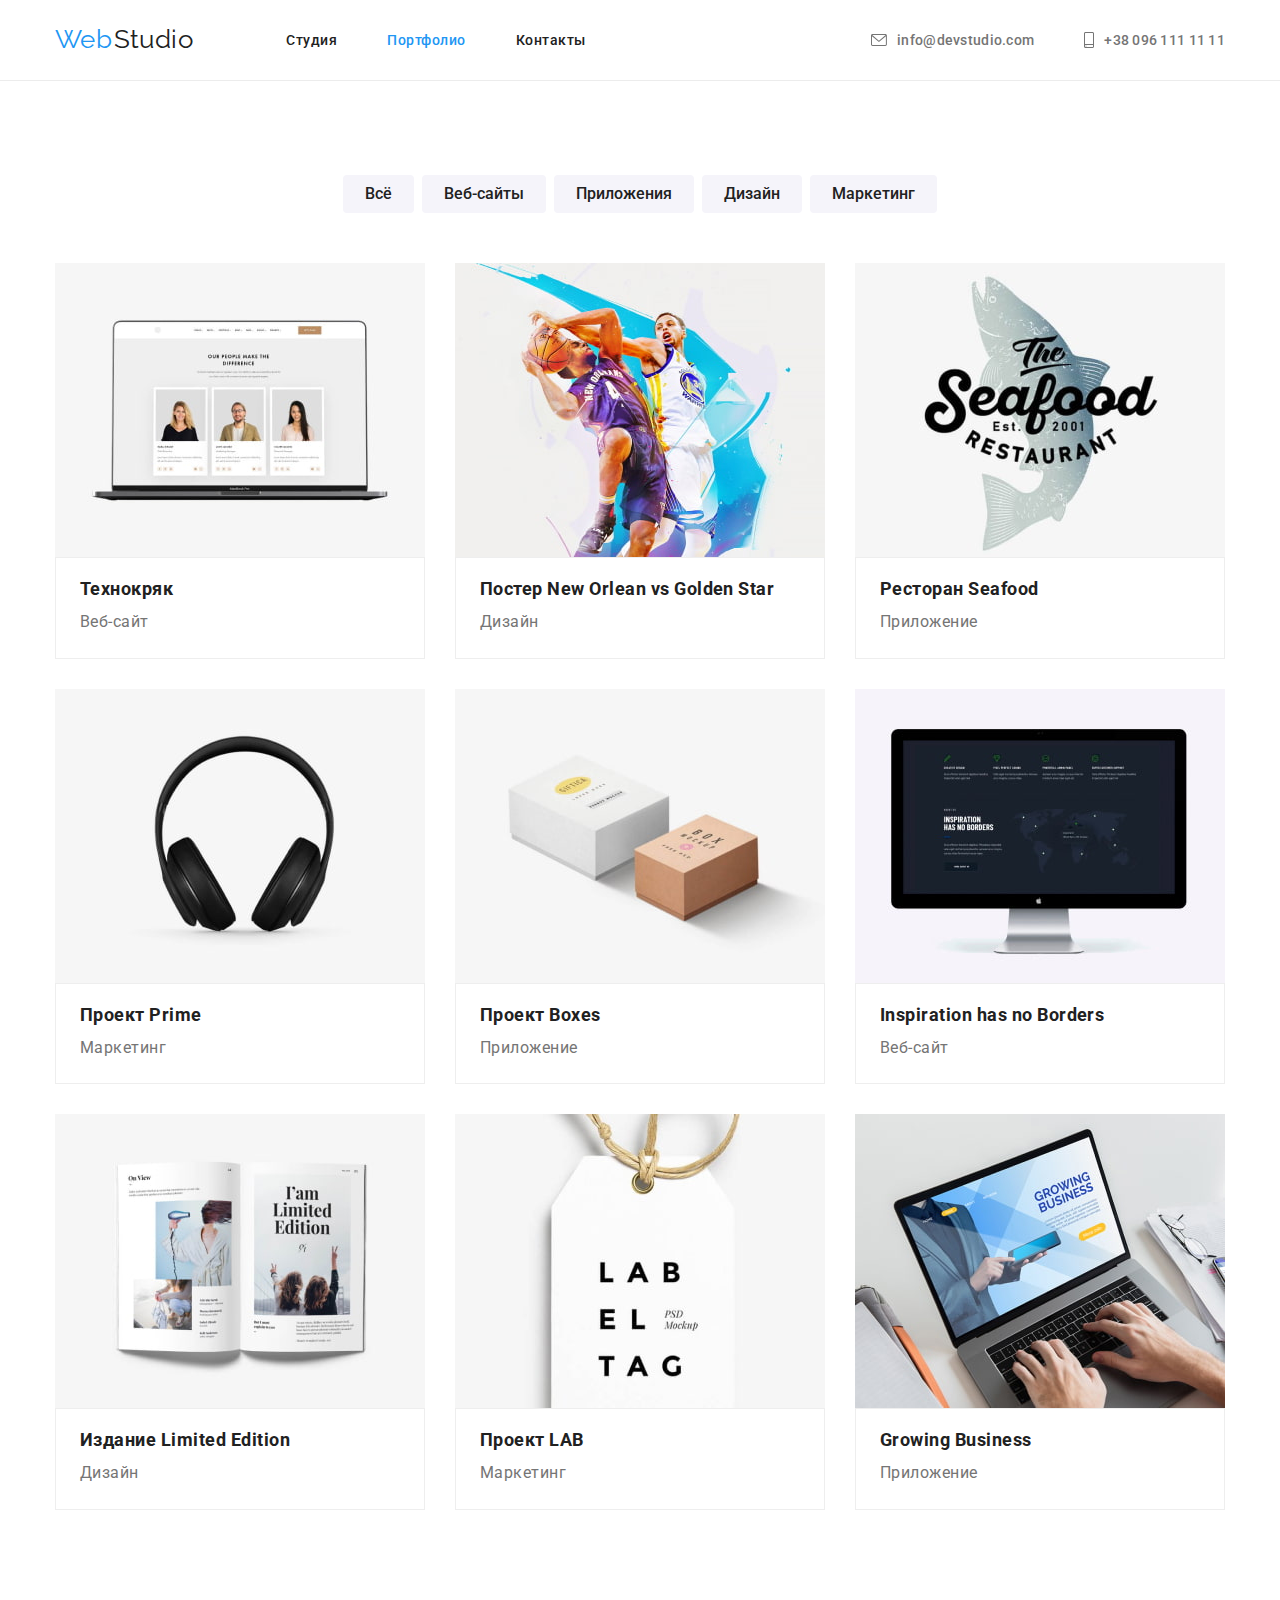
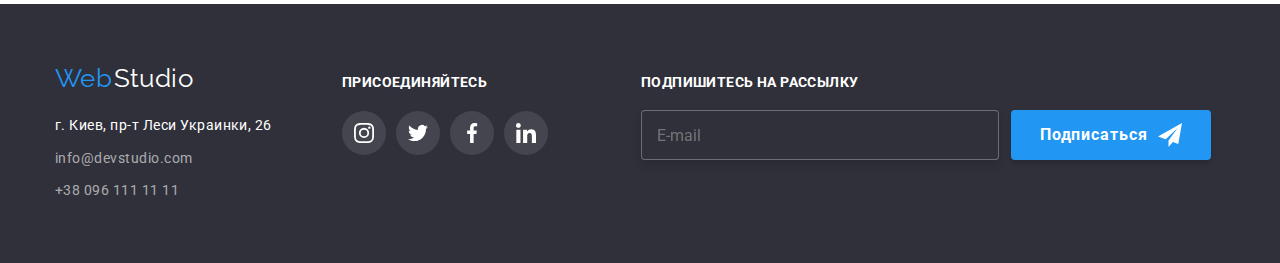
==== commit 86f38737: "transition problems fixed" ====
--- a/portfolio.html
+++ b/portfolio.html
@@ -14,7 +14,7 @@
       rel="stylesheet"
       href="https://cdnjs.cloudflare.com/ajax/libs/modern-normalize/1.0.0/modern-normalize.min.css"
     />
-    <link rel="stylesheet" href="./css/styles.css" />
+    <link rel="stylesheet" href="./css/main.css" />
   </head>
   <!-- Project Body -->
   <body>
@@ -301,7 +301,7 @@
     <footer class="footer">
       <div class="container footer__container">
         <div>
-          <a href="index.html" class="logo logo--white">
+          <a href="index.html" class="logo footer__logo">
             <span class="logo__item">
               Web
             </span>
@@ -328,9 +328,9 @@
             </div>
         </div>
           <!--Social Media  -->
-          <div class="social-media">
-            <p class="social-media__title">Присоединяйтесь</p>
-            <ul class="social-media__list social-media__list--footer">
+          <div class="footer__sm-wrapper">
+            <p class="footer__sm-title">Присоединяйтесь</p>
+            <ul class="social-media social-media--footer">
               <li class="social-media__item">
                 <a href="" class="social-media__link social-media__link--footer">
                   <svg class="social-media__icon">
--- a/css/main.css
+++ b/css/main.css
@@ -0,0 +1,1315 @@
+/*! modern-normalize v1.1.0 | MIT License | https://github.com/sindresorhus/modern-normalize */
+/*
+Document
+========
+*/
+/**
+Use a better box model (opinionated).
+*/
+*,
+::before,
+::after {
+  -webkit-box-sizing: border-box;
+          box-sizing: border-box;
+}
+
+/**
+1. Correct the line height in all browsers.
+2. Prevent adjustments of font size after orientation changes in iOS.
+3. Use a more readable tab size (opinionated).
+*/
+html {
+  line-height: 1.15;
+  /* 1 */
+  -webkit-text-size-adjust: 100%;
+  /* 2 */
+  -moz-tab-size: 4;
+  /* 3 */
+  -o-tab-size: 4;
+     tab-size: 4;
+  /* 3 */
+}
+
+/*
+Sections
+========
+*/
+/**
+1. Remove the margin in all browsers.
+2. Improve consistency of default fonts in all browsers. (https://github.com/sindresorhus/modern-normalize/issues/3)
+*/
+body {
+  margin: 0;
+  /* 1 */
+  font-family: system-ui, -apple-system, "Segoe UI", Roboto, Helvetica, Arial, sans-serif, "Apple Color Emoji", "Segoe UI Emoji";
+  /* 2 */
+}
+
+/*
+Grouping content
+================
+*/
+/**
+1. Add the correct height in Firefox.
+2. Correct the inheritance of border color in Firefox. (https://bugzilla.mozilla.org/show_bug.cgi?id=190655)
+*/
+hr {
+  height: 0;
+  /* 1 */
+  color: inherit;
+  /* 2 */
+}
+
+/*
+Text-level semantics
+====================
+*/
+/**
+Add the correct text decoration in Chrome, Edge, and Safari.
+*/
+abbr[title] {
+  -webkit-text-decoration: underline dotted;
+          text-decoration: underline dotted;
+}
+
+/**
+Add the correct font weight in Edge and Safari.
+*/
+b,
+strong {
+  font-weight: bolder;
+}
+
+/**
+1. Improve consistency of default fonts in all browsers. (https://github.com/sindresorhus/modern-normalize/issues/3)
+2. Correct the odd 'em' font sizing in all browsers.
+*/
+code,
+kbd,
+samp,
+pre {
+  font-family: ui-monospace, SFMono-Regular, Consolas, 'Liberation Mono', Menlo,+ monospace;
+  /* 1 */
+  font-size: 1em;
+  /* 2 */
+}
+
+/**
+Add the correct font size in all browsers.
+*/
+small {
+  font-size: 80%;
+}
+
+/**
+Prevent 'sub' and 'sup' elements from affecting the line height in all browsers.
+*/
+sub,
+sup {
+  font-size: 75%;
+  line-height: 0;
+  position: relative;
+  vertical-align: baseline;
+}
+
+sub {
+  bottom: -0.25em;
+}
+
+sup {
+  top: -0.5em;
+}
+
+/*
+Tabular data
+============
+*/
+/**
+1. Remove text indentation from table contents in Chrome and Safari. (https://bugs.chromium.org/p/chromium/issues/detail?id=999088, https://bugs.webkit.org/show_bug.cgi?id=201297)
+2. Correct table border color inheritance in all Chrome and Safari. (https://bugs.chromium.org/p/chromium/issues/detail?id=935729, https://bugs.webkit.org/show_bug.cgi?id=195016)
+*/
+table {
+  text-indent: 0;
+  /* 1 */
+  border-color: inherit;
+  /* 2 */
+}
+
+/*
+Forms
+=====
+*/
+/**
+1. Change the font styles in all browsers.
+2. Remove the margin in Firefox and Safari.
+*/
+button,
+input,
+optgroup,
+select,
+textarea {
+  font-family: inherit;
+  /* 1 */
+  font-size: 100%;
+  /* 1 */
+  line-height: 1.15;
+  /* 1 */
+  margin: 0;
+  /* 2 */
+}
+
+/**
+Remove the inheritance of text transform in Edge and Firefox.
+*/
+button,
+select {
+  text-transform: none;
+}
+
+/**
+Correct the inability to style clickable types in iOS and Safari.
+*/
+button,
+[type='button'],
+[type='reset'],
+[type='submit'] {
+  -webkit-appearance: button;
+}
+
+/**
+Remove the inner border and padding in Firefox.
+*/
+::-moz-focus-inner {
+  border-style: none;
+  padding: 0;
+}
+
+/**
+Restore the focus styles unset by the previous rule.
+*/
+:-moz-focusring {
+  outline: 1px dotted ButtonText;
+}
+
+/**
+Remove the additional ':invalid' styles in Firefox.
+See: https://github.com/mozilla/gecko-dev/blob/2f9eacd9d3d995c937b4251a5557d95d494c9be1/layout/style/res/forms.css#L728-L737
+*/
+:-moz-ui-invalid {
+  box-shadow: none;
+}
+
+/**
+Remove the padding so developers are not caught out when they zero out 'fieldset' elements in all browsers.
+*/
+legend {
+  padding: 0;
+}
+
+/**
+Add the correct vertical alignment in Chrome and Firefox.
+*/
+progress {
+  vertical-align: baseline;
+}
+
+/**
+Correct the cursor style of increment and decrement buttons in Safari.
+*/
+::-webkit-inner-spin-button,
+::-webkit-outer-spin-button {
+  height: auto;
+}
+
+/**
+1. Correct the odd appearance in Chrome and Safari.
+2. Correct the outline style in Safari.
+*/
+[type='search'] {
+  -webkit-appearance: textfield;
+  /* 1 */
+  outline-offset: -2px;
+  /* 2 */
+}
+
+/**
+Remove the inner padding in Chrome and Safari on macOS.
+*/
+::-webkit-search-decoration {
+  -webkit-appearance: none;
+}
+
+/**
+1. Correct the inability to style clickable types in iOS and Safari.
+2. Change font properties to 'inherit' in Safari.
+*/
+::-webkit-file-upload-button {
+  -webkit-appearance: button;
+  /* 1 */
+  font: inherit;
+  /* 2 */
+}
+
+/*
+Interactive
+===========
+*/
+/*
+Add the correct display in Chrome and Safari.
+*/
+summary {
+  display: list-item;
+}
+
+html {
+  -webkit-box-sizing: border-box;
+          box-sizing: border-box;
+}
+
+*,
+*::before,
+*::after {
+  -webkit-box-sizing: inherit;
+          box-sizing: inherit;
+}
+
+body {
+  font-family: "Roboto", sans-serif;
+  color: #757575;
+  letter-spacing: 0.03em;
+}
+
+h1,
+h2,
+h3,
+h4,
+h5,
+h6,
+ul,
+p {
+  margin-top: 0px;
+  margin-bottom: 0px;
+}
+
+ul {
+  list-style: none;
+  padding-left: 0;
+  padding-right: 0;
+}
+
+a {
+  color: inherit;
+  text-decoration: none;
+}
+
+.container {
+  width: 1200px;
+  padding-left: 15px;
+  padding-right: 15px;
+  margin: 0 auto;
+}
+
+.logo {
+  font-family: "Raleway", sans-serif;
+  font-size: 26px;
+  color: #212121;
+  word-spacing: -0.4ch;
+}
+
+.logo--white {
+  color: #ffffff;
+}
+
+.logo__item {
+  color: #2196f3;
+}
+
+.social-media {
+  display: -webkit-box;
+  display: -ms-flexbox;
+  display: flex;
+  -webkit-box-align: center;
+      -ms-flex-align: center;
+          align-items: center;
+  -webkit-box-pack: center;
+      -ms-flex-pack: center;
+          justify-content: center;
+  padding-right: 32px;
+  padding-left: 32px;
+}
+
+.social-media--footer {
+  padding: 0;
+}
+
+.social-media__item {
+  display: -webkit-box;
+  display: -ms-flexbox;
+  display: flex;
+  border-radius: 50%;
+}
+
+.social-media__item:not(:last-child) {
+  margin-right: 10px;
+}
+
+.social-media__link {
+  display: -webkit-box;
+  display: -ms-flexbox;
+  display: flex;
+  -webkit-box-align: center;
+      -ms-flex-align: center;
+          align-items: center;
+  -webkit-box-pack: center;
+      -ms-flex-pack: center;
+          justify-content: center;
+  width: 44px;
+  height: 44px;
+  padding: 12px 12px;
+  fill: #afb1b8;
+  border-radius: 50%;
+  background-color: #ffffff;
+  -webkit-transition: fill 250ms cubic-bezier(0.4, 0, 0.2, 1), background-color 250ms cubic-bezier(0.4, 0, 0.2, 1);
+  transition: fill 250ms cubic-bezier(0.4, 0, 0.2, 1), background-color 250ms cubic-bezier(0.4, 0, 0.2, 1);
+}
+
+.social-media__link:hover, .social-media__link:focus {
+  fill: #ffffff;
+  background-color: #2196f3;
+}
+
+.social-media__link--footer {
+  fill: #ffffff;
+  border-radius: 50%;
+  background-color: rgba(255, 255, 255, 0.1);
+  -webkit-transition: background-color 250ms cubic-bezier(0.4, 0, 0.2, 1);
+  transition: background-color 250ms cubic-bezier(0.4, 0, 0.2, 1);
+}
+
+.social-media__link--footer:hover, .social-media__link--footer:focus {
+  background-color: #2196f3;
+}
+
+.social-media__icon {
+  width: 20px;
+  height: 20px;
+}
+
+.page-header {
+  background: #ffffff;
+}
+
+.page-header--line {
+  border-bottom: 1px solid #ececec;
+}
+
+.page-header__container {
+  display: -webkit-box;
+  display: -ms-flexbox;
+  display: flex;
+}
+
+.site-nav {
+  display: -webkit-box;
+  display: -ms-flexbox;
+  display: flex;
+  -webkit-box-align: center;
+      -ms-flex-align: center;
+          align-items: center;
+  min-height: 80px;
+}
+
+.site-nav__list {
+  display: -webkit-box;
+  display: -ms-flexbox;
+  display: flex;
+  margin-left: 93px;
+}
+
+.site-nav__item {
+  color: #212121;
+  font-weight: 500;
+  font-size: 14px;
+  line-height: 1.17;
+}
+
+.site-nav__item:not(:last-child) {
+  margin-right: 50px;
+}
+
+.site-nav__link {
+  padding-top: 32px;
+  padding-bottom: 32px;
+  cursor: pointer;
+  -webkit-transition: color 250ms cubic-bezier(0.4, 0, 0.2, 1);
+  transition: color 250ms cubic-bezier(0.4, 0, 0.2, 1);
+}
+
+.site-nav__link:hover, .site-nav__link:focus {
+  color: #2196f3;
+}
+
+.site-nav__link--active {
+  position: relative;
+  color: #2196f3;
+}
+
+.contacts-list {
+  display: -webkit-box;
+  display: -ms-flexbox;
+  display: flex;
+  -webkit-box-align: center;
+      -ms-flex-align: center;
+          align-items: center;
+  -webkit-box-pack: center;
+      -ms-flex-pack: center;
+          justify-content: center;
+  margin-left: auto;
+  font-weight: 500;
+  font-size: 14px;
+  line-height: 1.17;
+  letter-spacing: 0.02em;
+}
+
+.contacts-list__item:not(:last-child) {
+  margin-right: 50px;
+}
+
+.contacts-list__link {
+  display: -webkit-box;
+  display: -ms-flexbox;
+  display: flex;
+  -webkit-box-align: center;
+      -ms-flex-align: center;
+          align-items: center;
+  padding-top: 32px;
+  padding-bottom: 32px;
+  -webkit-transition: color 250ms cubic-bezier(0.4, 0, 0.2, 1);
+  transition: color 250ms cubic-bezier(0.4, 0, 0.2, 1);
+}
+
+.contacts-list__link:hover, .contacts-list__link:focus {
+  color: #2196f3;
+}
+
+.contacts-list__mail-icon {
+  display: -webkit-inline-box;
+  display: -ms-inline-flexbox;
+  display: inline-flex;
+  width: 16px;
+  height: 12px;
+  margin-right: 10px;
+  fill: currentColor;
+}
+
+.contacts-list__mail-icon:hover, .contacts-list__mail-icon:focus {
+  fill: #2196f3;
+}
+
+.contacts-list__tel-icon {
+  display: -webkit-inline-box;
+  display: -ms-inline-flexbox;
+  display: inline-flex;
+  width: 10px;
+  height: 16px;
+  margin-right: 10px;
+  fill: currentColor;
+}
+
+.contacts-list__tel-icon:hover, .contacts-list__tel-icon:focus {
+  fill: #2196f3;
+}
+
+.hero {
+  padding-top: 200px;
+  padding-bottom: 200px;
+  max-width: 1600px;
+  min-height: 600px;
+  margin-left: auto;
+  margin-right: auto;
+  text-align: center;
+  background-color: #2f303a;
+  background-image: -webkit-gradient(linear, left top, right top, from(rgba(47, 48, 58, 0.4)), to(rgba(47, 48, 58, 0.4))), url(../images/main-bg-image.jpg);
+  background-image: linear-gradient(to right, rgba(47, 48, 58, 0.4), rgba(47, 48, 58, 0.4)), url(../images/main-bg-image.jpg);
+  background-repeat: no-repeat;
+  background-position: center;
+  background-size: cover;
+}
+
+.hero__title {
+  margin-top: 0px;
+  margin-bottom: 30px;
+  color: #ffffff;
+  font-weight: 900;
+  font-size: 44px;
+  line-height: 1.36;
+  letter-spacing: 0.06em;
+  text-transform: uppercase;
+}
+
+.hero__button {
+  padding: 10px 32px;
+  min-width: 200px;
+  height: 50px;
+  border-radius: 4px;
+  border: none;
+  background: #2196f3;
+  color: #ffffff;
+  font-family: inherit;
+  font-weight: 700;
+  font-size: 16px;
+  line-height: 1.17;
+  text-align: center;
+  letter-spacing: 0.06em;
+  cursor: pointer;
+}
+
+.feature-section {
+  padding-top: 94px;
+  padding-bottom: 94px;
+}
+
+.feature-list {
+  display: -webkit-box;
+  display: -ms-flexbox;
+  display: flex;
+  -webkit-box-pack: center;
+      -ms-flex-pack: center;
+          justify-content: center;
+  margin: 0px;
+  font-size: 14px;
+  line-height: 1.7;
+  letter-spacing: 0.03em;
+}
+
+.feature-list__item {
+  width: 270px;
+  margin-right: 30px;
+}
+
+.feature-list__item:last-child {
+  margin-right: 0px;
+}
+
+.feature-list__icon-wrapper {
+  display: -webkit-box;
+  display: -ms-flexbox;
+  display: flex;
+  -webkit-box-align: center;
+      -ms-flex-align: center;
+          align-items: center;
+  -webkit-box-pack: center;
+      -ms-flex-pack: center;
+          justify-content: center;
+  width: 270px;
+  height: 120px;
+  margin-bottom: 30px;
+  background-color: #f5f4fa;
+}
+
+.feature-list__title {
+  margin-bottom: 10px;
+  font-weight: 700;
+  font-size: 14px;
+  color: #212121;
+  line-height: 1.14;
+  text-transform: uppercase;
+}
+
+.feature-list__description {
+  font-size: 14px;
+  line-height: 1.7;
+}
+
+.section-title {
+  margin-bottom: 50px;
+  font-weight: 700;
+  font-size: 36px;
+  line-height: 1.17;
+  letter-spacing: 0.03em;
+  text-align: center;
+  color: #212121;
+}
+
+.about-list {
+  display: -webkit-box;
+  display: -ms-flexbox;
+  display: flex;
+  -webkit-box-pack: center;
+      -ms-flex-pack: center;
+          justify-content: center;
+  padding-bottom: 94px;
+}
+
+.about-list__item:not(:last-child) {
+  margin-right: 30px;
+}
+
+.about-list__text-wrapper {
+  position: absolute;
+  bottom: 0;
+  left: 0;
+  padding-top: 27px;
+  padding-bottom: 27px;
+  width: 100%;
+  background-image: -webkit-gradient(linear, left top, right top, from(rgba(47, 48, 58, 0.8)), to(rgba(47, 48, 58, 0.8)));
+  background-image: linear-gradient(to right, rgba(47, 48, 58, 0.8), rgba(47, 48, 58, 0.8));
+}
+
+.about-list__text-position {
+  color: #ffffff;
+  font-weight: 700;
+  font-size: 14px;
+  line-height: 1.14;
+  text-align: center;
+  letter-spacing: 0.03em;
+  text-transform: uppercase;
+}
+
+.about-list__thumb {
+  position: relative;
+  height: 294px;
+}
+
+.team-section {
+  padding-top: 94px;
+  padding-bottom: 94px;
+  background-color: #f5f4fa;
+}
+
+.team-section--centered {
+  text-align: center;
+}
+
+.team-list {
+  display: -webkit-box;
+  display: -ms-flexbox;
+  display: flex;
+}
+
+.team-list__item {
+  -webkit-box-shadow: 0px 1px 3px rgba(0, 0, 0, 0.12), 0px 1px 1px rgba(0, 0, 0, 0.14), 0px 2px 1px rgba(0, 0, 0, 0.2);
+          box-shadow: 0px 1px 3px rgba(0, 0, 0, 0.12), 0px 1px 1px rgba(0, 0, 0, 0.14), 0px 2px 1px rgba(0, 0, 0, 0.2);
+  border-radius: 0px 0px 4px 4px;
+}
+
+.team-list__item:not(:last-child) {
+  margin-right: 30px;
+}
+
+.team-list__card-image {
+  display: block;
+}
+
+.team-list__wrapper {
+  padding-top: 30px;
+  padding-bottom: 30px;
+  border-radius: 0px 0px 4px 4px;
+  background: #ffffff;
+}
+
+.team-list__title-name {
+  margin-bottom: 10px;
+  color: #212121;
+  font-weight: 500;
+  font-size: 16px;
+  line-height: 1.19;
+  letter-spacing: 0.03em;
+}
+
+.team-list__profession {
+  margin-bottom: 16px;
+  font-size: 16px;
+  line-height: 1.19;
+  letter-spacing: 0.03em;
+}
+
+.clients-section {
+  padding-top: 94px;
+  padding-bottom: 94px;
+}
+
+.clients-list {
+  display: -webkit-box;
+  display: -ms-flexbox;
+  display: flex;
+  -webkit-box-pack: center;
+      -ms-flex-pack: center;
+          justify-content: center;
+}
+
+.clients-list__item {
+  display: -webkit-box;
+  display: -ms-flexbox;
+  display: flex;
+  width: 170px;
+  height: 92px;
+}
+
+.clients-list__item:not(:last-child) {
+  margin-right: 30px;
+}
+
+.clients-list__link {
+  display: -webkit-box;
+  display: -ms-flexbox;
+  display: flex;
+  -webkit-box-align: center;
+      -ms-flex-align: center;
+          align-items: center;
+  -webkit-box-pack: center;
+      -ms-flex-pack: center;
+          justify-content: center;
+  width: 100%;
+  height: 100%;
+  border: 1px solid;
+  border-radius: 4px;
+  border-color: #afb1b8;
+  -webkit-transition: border-color 250ms cubic-bezier(0.4, 0, 0.2, 1);
+  transition: border-color 250ms cubic-bezier(0.4, 0, 0.2, 1);
+}
+
+.clients-list__link:hover,
+.clients-list__link:hover svg, .clients-list__link:focus,
+.clients-list__link:focus svg {
+  border-color: #2196f3;
+  fill: #2196f3;
+}
+
+.clients-list__logo {
+  width: 106px;
+  height: 60px;
+  fill: #afb1b8;
+  -webkit-transition: fill 250ms cubic-bezier(0.4, 0, 0.2, 1);
+  transition: fill 250ms cubic-bezier(0.4, 0, 0.2, 1);
+}
+
+.clients-list__logo:hover {
+  fill: inherit;
+}
+
+.footer {
+  padding-top: 60px;
+  padding-bottom: 60px;
+  background: #2f303a;
+}
+
+.footer__container {
+  width: 1200px;
+  padding-left: 15px;
+  padding-right: 15px;
+  margin: 0 auto;
+  display: -webkit-box;
+  display: -ms-flexbox;
+  display: flex;
+  -webkit-box-align: baseline;
+      -ms-flex-align: baseline;
+          align-items: baseline;
+}
+
+.footer__logo {
+  display: block;
+  margin-bottom: 20px;
+  color: #ffffff;
+}
+
+.footer__sm-wrapper {
+  margin-left: 70px;
+}
+
+.footer__sm-title {
+  margin-bottom: 20px;
+  font-weight: 700;
+  font-size: 14px;
+  line-height: 1.14;
+  letter-spacing: 0.03em;
+  text-transform: uppercase;
+  font-style: normal;
+  color: #ffffff;
+}
+
+.address {
+  display: -webkit-box;
+  display: -ms-flexbox;
+  display: flex;
+}
+
+.address__list {
+  font-style: normal;
+  font-size: 14px;
+  line-height: 1.71;
+  color: var(--white-color);
+}
+
+.address__item:not(:last-child) {
+  margin-bottom: 9px;
+}
+
+.address__link {
+  color: rgba(255, 255, 255, 0.6);
+}
+
+.address__link--white {
+  color: #ffffff;
+}
+
+.subscribe {
+  margin-left: 93px;
+}
+
+.subscribe__text {
+  margin-bottom: 20px;
+  font-weight: 700;
+  font-size: 14px;
+  line-height: 1.17;
+  letter-spacing: 0.03em;
+  text-transform: uppercase;
+  color: #ffffff;
+}
+
+.subscribe__form {
+  display: -webkit-box;
+  display: -ms-flexbox;
+  display: flex;
+}
+
+.subscribe__input {
+  margin-right: 12px;
+  padding: 16px 15px 16px 15px;
+  width: 358px;
+  height: 50px;
+  border: 1px solid rgba(255, 255, 255, 0.3);
+  -webkit-box-sizing: border-box;
+          box-sizing: border-box;
+  -webkit-filter: drop-shadow(0px 4px 4px rgba(0, 0, 0, 0.15));
+          filter: drop-shadow(0px 4px 4px rgba(0, 0, 0, 0.15));
+  border-radius: 4px;
+  background-color: #2f303a;
+  color: #ffffff;
+}
+
+.subscribe__button {
+  display: -webkit-box;
+  display: -ms-flexbox;
+  display: flex;
+  -webkit-box-align: center;
+      -ms-flex-align: center;
+          align-items: center;
+  -webkit-box-pack: center;
+      -ms-flex-pack: center;
+          justify-content: center;
+  width: 200px;
+  height: 50px;
+  background: #2196f3;
+  -webkit-box-shadow: 0px 4px 4px rgba(0, 0, 0, 0.15);
+          box-shadow: 0px 4px 4px rgba(0, 0, 0, 0.15);
+  border-radius: 4px;
+  border: none;
+  cursor: pointer;
+  color: #ffffff;
+  text-align: center;
+  letter-spacing: 0.06em;
+  font-weight: 700;
+  font-size: 16px;
+}
+
+.subscribe__icon {
+  margin-left: 10px;
+}
+
+.backdrop {
+  position: fixed;
+  top: 0;
+  left: 0;
+  width: 100%;
+  height: 100%;
+  background-color: rgba(0, 0, 0, 0.2);
+  opacity: 1;
+  -webkit-transition: opacity 250ms cubic-bezier(0.4, 0, 0.2, 1);
+  transition: opacity 250ms cubic-bezier(0.4, 0, 0.2, 1);
+}
+
+.backdrop--is-hidden {
+  opacity: 0;
+  pointer-events: none;
+}
+
+.modal {
+  position: absolute;
+  top: 50%;
+  left: 50%;
+  min-width: 528px;
+  min-height: 581px;
+  background-color: #ffffff;
+  border-radius: 4px;
+  -webkit-box-shadow: 0px 1px 3px rgba(0, 0, 0, 0.12), 0px 1px 1px rgba(0, 0, 0, 0.14), 0px 2px 1px rgba(0, 0, 0, 0.2);
+          box-shadow: 0px 1px 3px rgba(0, 0, 0, 0.12), 0px 1px 1px rgba(0, 0, 0, 0.14), 0px 2px 1px rgba(0, 0, 0, 0.2);
+  -webkit-transform: translate(-50%, -50%) scale(1);
+          transform: translate(-50%, -50%) scale(1);
+  -webkit-transition: -webkit-transform 250ms cubic-bezier(0.4, 0, 0.2, 1);
+  transition: -webkit-transform 250ms cubic-bezier(0.4, 0, 0.2, 1);
+  transition: transform 250ms cubic-bezier(0.4, 0, 0.2, 1);
+  transition: transform 250ms cubic-bezier(0.4, 0, 0.2, 1), -webkit-transform 250ms cubic-bezier(0.4, 0, 0.2, 1);
+}
+
+.backdrop--is-hidden .modal {
+  -webkit-transform: translate(-50%, -50%) scale(1.1);
+          transform: translate(-50%, -50%) scale(1.1);
+}
+
+.modal__container {
+  padding: 40px;
+}
+
+.modal__text {
+  display: block;
+  margin-bottom: 30px;
+  color: #212121;
+  font-weight: 700;
+  font-size: 20px;
+  line-height: 1.15px;
+  text-align: center;
+  letter-spacing: 0.03em;
+}
+
+.modal-form__label {
+  position: relative;
+  display: block;
+}
+
+.modal-form__label-text {
+  display: block;
+  margin-bottom: 4px;
+  color: #757575;
+  font-size: 12px;
+  line-height: 1.7;
+  letter-spacing: 0.03em;
+}
+
+/* Modal Icons */
+.modal-form__icon {
+  position: absolute;
+  top: 38px;
+  left: 15px;
+  display: inline-block;
+  cursor: pointer;
+  width: 25px;
+}
+
+/* Modal Inputs */
+.modal-form__input {
+  display: block;
+  width: 100%;
+  height: 40px;
+  margin-bottom: 10px;
+  padding-left: 42px;
+  border: 1px solid rgba(33, 33, 33, 0.2);
+  -webkit-box-sizing: border-box;
+          box-sizing: border-box;
+  border-radius: 4px;
+}
+
+.modal-form__input:focus + .modal-form__icon {
+  fill: #2196f3;
+  -webkit-transition: fill 250ms cubic-bezier(0.4, 0, 0.2, 1);
+  transition: fill 250ms cubic-bezier(0.4, 0, 0.2, 1);
+}
+
+.modal-form__input:focus {
+  outline: none;
+  border: 1px solid #2196f3;
+}
+
+.modal-form__comment-text {
+  display: block;
+  margin-bottom: 4px;
+  font-size: 12px;
+  letter-spacing: 0.01em;
+  color: #757575;
+}
+
+.modal-form__comment-section {
+  display: block;
+  width: 100%;
+  height: 120px;
+  padding: 12px 16px;
+  margin-bottom: 25px;
+  border: 1px solid rgba(33, 33, 33, 0.2);
+  -webkit-box-sizing: border-box;
+          box-sizing: border-box;
+  border-radius: 4px;
+  resize: none;
+}
+
+.modal-form__comment-section:focus {
+  outline: none;
+  border: 1px solid #2196f3;
+}
+
+.modal-form__comment-section::-webkit-input-placeholder {
+  color: rgba(117, 117, 117, 0.5);
+}
+
+.modal-form__comment-section:-ms-input-placeholder {
+  color: rgba(117, 117, 117, 0.5);
+}
+
+.modal-form__comment-section::-ms-input-placeholder {
+  color: rgba(117, 117, 117, 0.5);
+}
+
+.modal-form__comment-section::placeholder {
+  color: rgba(117, 117, 117, 0.5);
+}
+
+.modal-form__agreement-label {
+  position: relative;
+  display: -webkit-box;
+  display: -ms-flexbox;
+  display: flex;
+  -webkit-box-align: center;
+      -ms-flex-align: center;
+          align-items: center;
+  margin-bottom: 30px;
+  font-size: 14px;
+}
+
+/* Checkbox */
+.modal-form__agreement-checkbox {
+  -webkit-appearance: none;
+  -moz-appearance: none;
+  appearance: none;
+  position: absolute;
+}
+
+.modal-form__agreement-checkbox:checked + .modal-form__checkbox-icon {
+  background-color: #2196f3;
+  background-image: url(../images/checked-icon.svg);
+  background-size: contain;
+  background-origin: border-box;
+  border-color: #2196f3;
+}
+
+.modal-form__checkbox-icon {
+  display: inline-block;
+  width: 16px;
+  height: 15px;
+  margin-right: 7px;
+  background-color: #ffffff;
+  border: 2px solid #2a2a2a;
+  border-radius: 2px;
+  cursor: pointer;
+}
+
+.modal-form__agreement-checkbox:focus + .modal-form__checkbox-icon {
+  -webkit-box-shadow: 0 0 0 0.2rem rgba(33, 150, 243, 0.25);
+          box-shadow: 0 0 0 0.2rem rgba(33, 150, 243, 0.25);
+}
+
+.modal-form__agreement-link {
+  color: #2196f3;
+  text-decoration: underline;
+  margin-left: 5px;
+}
+
+/* Submit Button */
+.modal-button {
+  display: block;
+  min-width: 200px;
+  min-height: 50px;
+  margin-right: auto;
+  margin-left: auto;
+  padding: 10px 55px;
+  color: #ffffff;
+  background-color: #2196f3;
+  -webkit-box-shadow: 0px 4px 4px rgba(0, 0, 0, 0.15);
+          box-shadow: 0px 4px 4px rgba(0, 0, 0, 0.15);
+  border-radius: 4px;
+  border: none;
+  cursor: pointer;
+}
+
+.modal-button__text {
+  font-weight: 700;
+  line-height: 1.87;
+  letter-spacing: 0.06em;
+}
+
+/* Modal Close-Button */
+.close-button {
+  position: absolute;
+  top: 8px;
+  right: 8px;
+  display: -webkit-box;
+  display: -ms-flexbox;
+  display: flex;
+  -webkit-box-pack: center;
+      -ms-flex-pack: center;
+          justify-content: center;
+  -webkit-box-align: center;
+      -ms-flex-align: center;
+          align-items: center;
+  height: 30px;
+  width: 30px;
+  padding: 0;
+  border: 1px solid rgba(0, 0, 0, 0.1);
+  border-radius: 50%;
+  background-color: #ffffff;
+  cursor: pointer;
+  -webkit-transition: fill 250ms cubic-bezier(0.4, 0, 0.2, 1);
+  transition: fill 250ms cubic-bezier(0.4, 0, 0.2, 1);
+}
+
+.close-button:hover .close-svg,
+.close-button:focus .close-svg {
+  fill: #2196f3;
+}
+
+.products {
+  padding-bottom: 94px;
+  padding-top: 94px;
+  padding-right: 15px;
+  padding-left: 15px;
+}
+
+.filters {
+  display: -webkit-box;
+  display: -ms-flexbox;
+  display: flex;
+  -webkit-box-align: center;
+      -ms-flex-align: center;
+          align-items: center;
+  -webkit-box-pack: center;
+      -ms-flex-pack: center;
+          justify-content: center;
+  margin-bottom: 50px;
+}
+
+.filters__item:not(:last-child) {
+  margin-right: 8px;
+}
+
+.filters__button {
+  background-color: #f5f4fa;
+  color: #212121;
+  height: 38px;
+  border: transparent;
+  border-radius: 4px;
+  padding: 6px 22px;
+  font-family: inherit;
+  font-weight: 500;
+  font-size: 16px;
+  line-height: 1.17;
+  text-align: center;
+  cursor: pointer;
+  -webkit-box-shadow: none;
+          box-shadow: none;
+  -webkit-transition: color 250ms cubic-bezier(0.4, 0, 0.2, 1), background-color 250ms cubic-bezier(0.4, 0, 0.2, 1), -webkit-box-shadow 250ms cubic-bezier(0.4, 0, 0.2, 1);
+  transition: color 250ms cubic-bezier(0.4, 0, 0.2, 1), background-color 250ms cubic-bezier(0.4, 0, 0.2, 1), -webkit-box-shadow 250ms cubic-bezier(0.4, 0, 0.2, 1);
+  transition: color 250ms cubic-bezier(0.4, 0, 0.2, 1), background-color 250ms cubic-bezier(0.4, 0, 0.2, 1), box-shadow 250ms cubic-bezier(0.4, 0, 0.2, 1);
+  transition: color 250ms cubic-bezier(0.4, 0, 0.2, 1), background-color 250ms cubic-bezier(0.4, 0, 0.2, 1), box-shadow 250ms cubic-bezier(0.4, 0, 0.2, 1), -webkit-box-shadow 250ms cubic-bezier(0.4, 0, 0.2, 1);
+}
+
+.filters__button:hover, .filters__button:focus {
+  color: #ffffff;
+  background-color: #2196f3;
+  -webkit-box-shadow: 0px 3px 1px rgba(0, 0, 0, 0.1), 0px 1px 2px rgba(0, 0, 0, 0.08), 0px 2px 2px rgba(0, 0, 0, 0.12);
+          box-shadow: 0px 3px 1px rgba(0, 0, 0, 0.1), 0px 1px 2px rgba(0, 0, 0, 0.08), 0px 2px 2px rgba(0, 0, 0, 0.12);
+}
+
+.product-list {
+  display: -webkit-box;
+  display: -ms-flexbox;
+  display: flex;
+  -ms-flex-wrap: wrap;
+      flex-wrap: wrap;
+}
+
+.product-list__reuseable {
+  cursor: pointer;
+}
+
+.product-list__item {
+  width: calc((100% - 60px) / 3);
+}
+
+.product-list__item:not(:nth-last-child(-n + 3)) {
+  margin-bottom: 30px;
+}
+
+.product-list__item:not(:nth-last-child(3n)) {
+  margin-left: 30px;
+}
+
+.product-list__item:hover {
+  -webkit-box-shadow: 0px 1px 1px rgba(0, 0, 0, 0.12), 0px 4px 4px rgba(0, 0, 0, 0.06), 1px 4px 6px rgba(0, 0, 0, 0.16);
+          box-shadow: 0px 1px 1px rgba(0, 0, 0, 0.12), 0px 4px 4px rgba(0, 0, 0, 0.06), 1px 4px 6px rgba(0, 0, 0, 0.16);
+}
+
+.product-list__thumb {
+  position: relative;
+  overflow: hidden;
+}
+
+.product-list__card-image {
+  display: block;
+}
+
+.product-list__overlay {
+  position: absolute;
+  top: 0;
+  left: 0;
+  display: inline-block;
+  width: 100%;
+  height: 100%;
+  background-color: rgba(33, 150, 243, 0.9);
+  -webkit-transform: translateY(100%);
+          transform: translateY(100%);
+  opacity: 0;
+  -webkit-transition: opacity 250ms cubic-bezier(0.4, 0, 0.2, 1), -webkit-transform 250ms cubic-bezier(0.4, 0, 0.2, 1);
+  transition: opacity 250ms cubic-bezier(0.4, 0, 0.2, 1), -webkit-transform 250ms cubic-bezier(0.4, 0, 0.2, 1);
+  transition: transform 250ms cubic-bezier(0.4, 0, 0.2, 1), opacity 250ms cubic-bezier(0.4, 0, 0.2, 1);
+  transition: transform 250ms cubic-bezier(0.4, 0, 0.2, 1), opacity 250ms cubic-bezier(0.4, 0, 0.2, 1), -webkit-transform 250ms cubic-bezier(0.4, 0, 0.2, 1);
+}
+
+.product-list__item:hover .product-list__overlay,
+.product-list__item:focus .product-list__overlay {
+  opacity: 1;
+  -webkit-transform: translateY(0%);
+          transform: translateY(0%);
+}
+
+.product-list__text {
+  position: absolute;
+  top: 50%;
+  left: 50%;
+  -webkit-transform: translate(-50%, -50%);
+          transform: translate(-50%, -50%);
+  width: 322px;
+  font-size: 18px;
+  line-height: 1.56;
+  letter-spacing: 0.03em;
+  color: #ffffff;
+}
+
+.product-list__card {
+  padding: 20px 24px;
+  background: #ffffff;
+  border: 1px solid #eeeeee;
+}
+
+.product-list__title {
+  margin-bottom: 8px;
+  font-weight: 700;
+  font-size: 18px;
+  color: #212121;
+  line-height: 1.17;
+}
+
+.product-list__category {
+  font-size: 16px;
+  line-height: 1.9;
+  letter-spacing: 0.03em;
+}
+/*# sourceMappingURL=main.css.map */